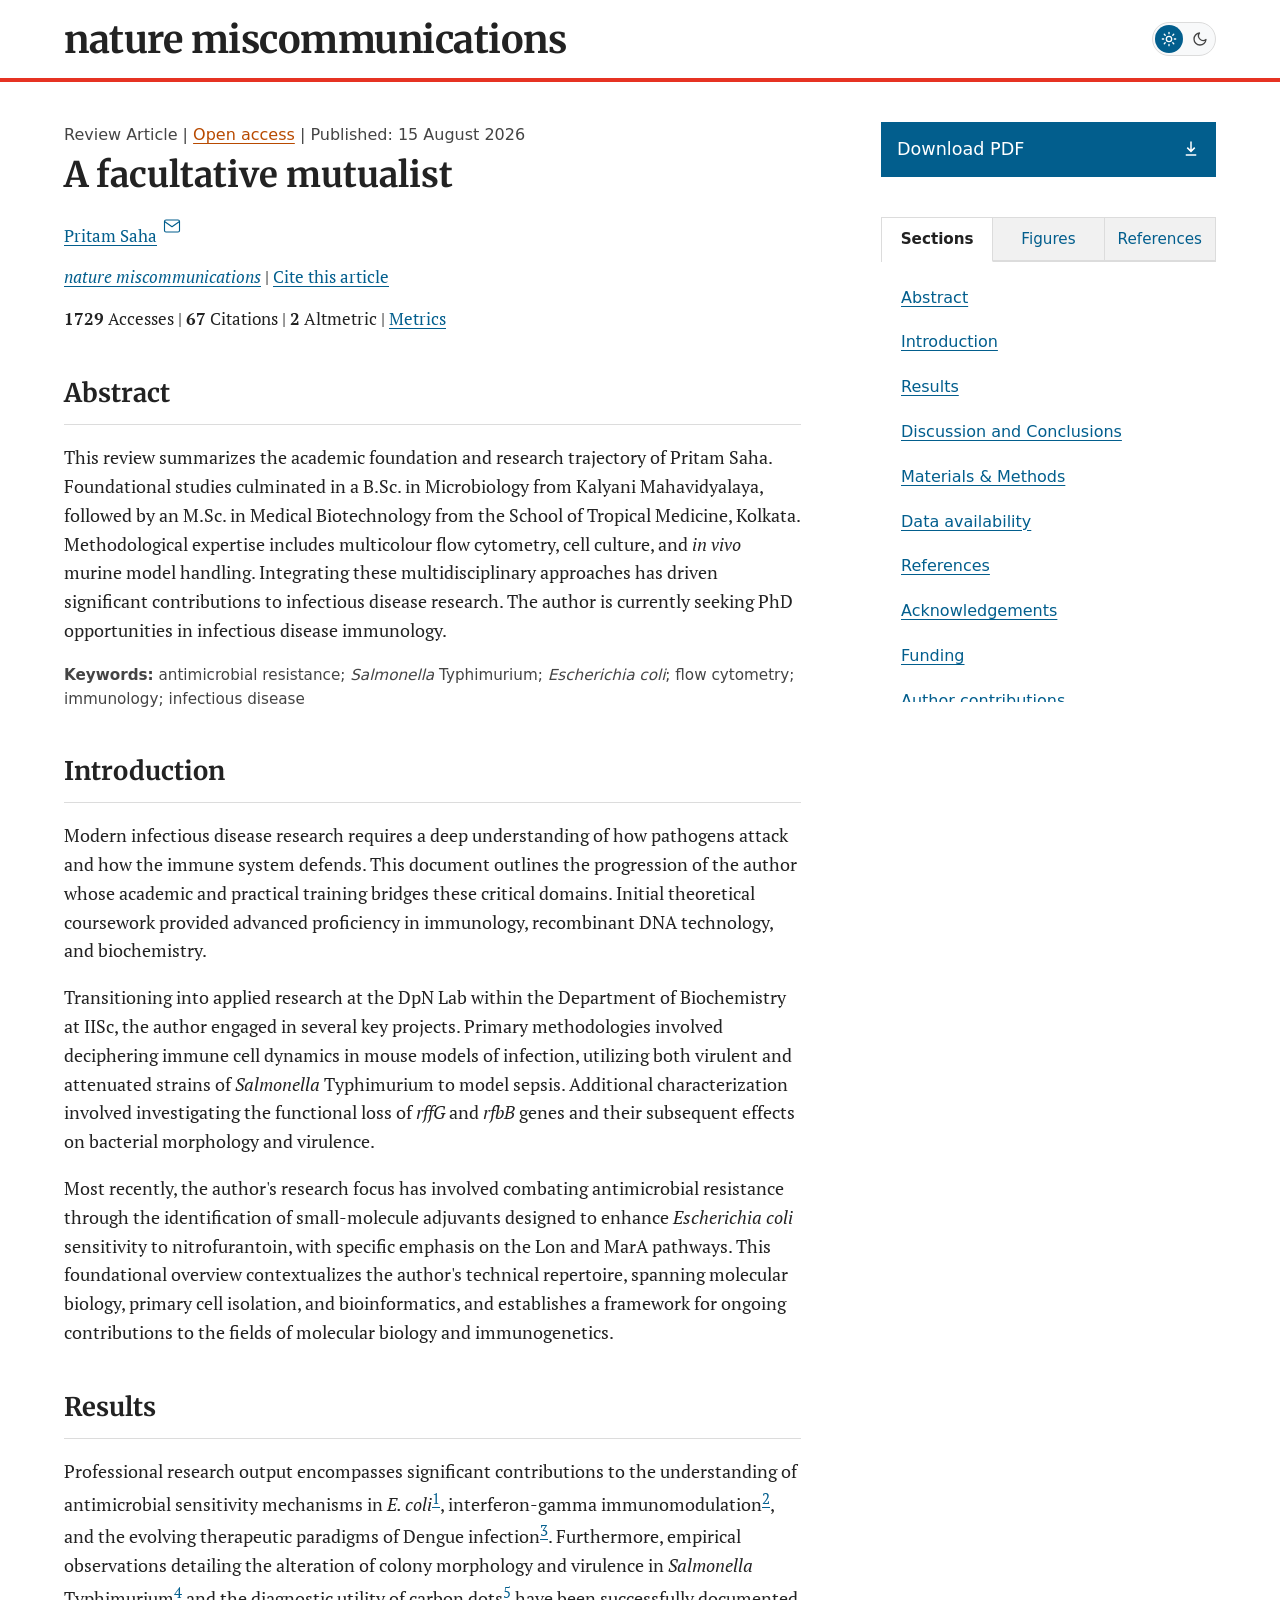
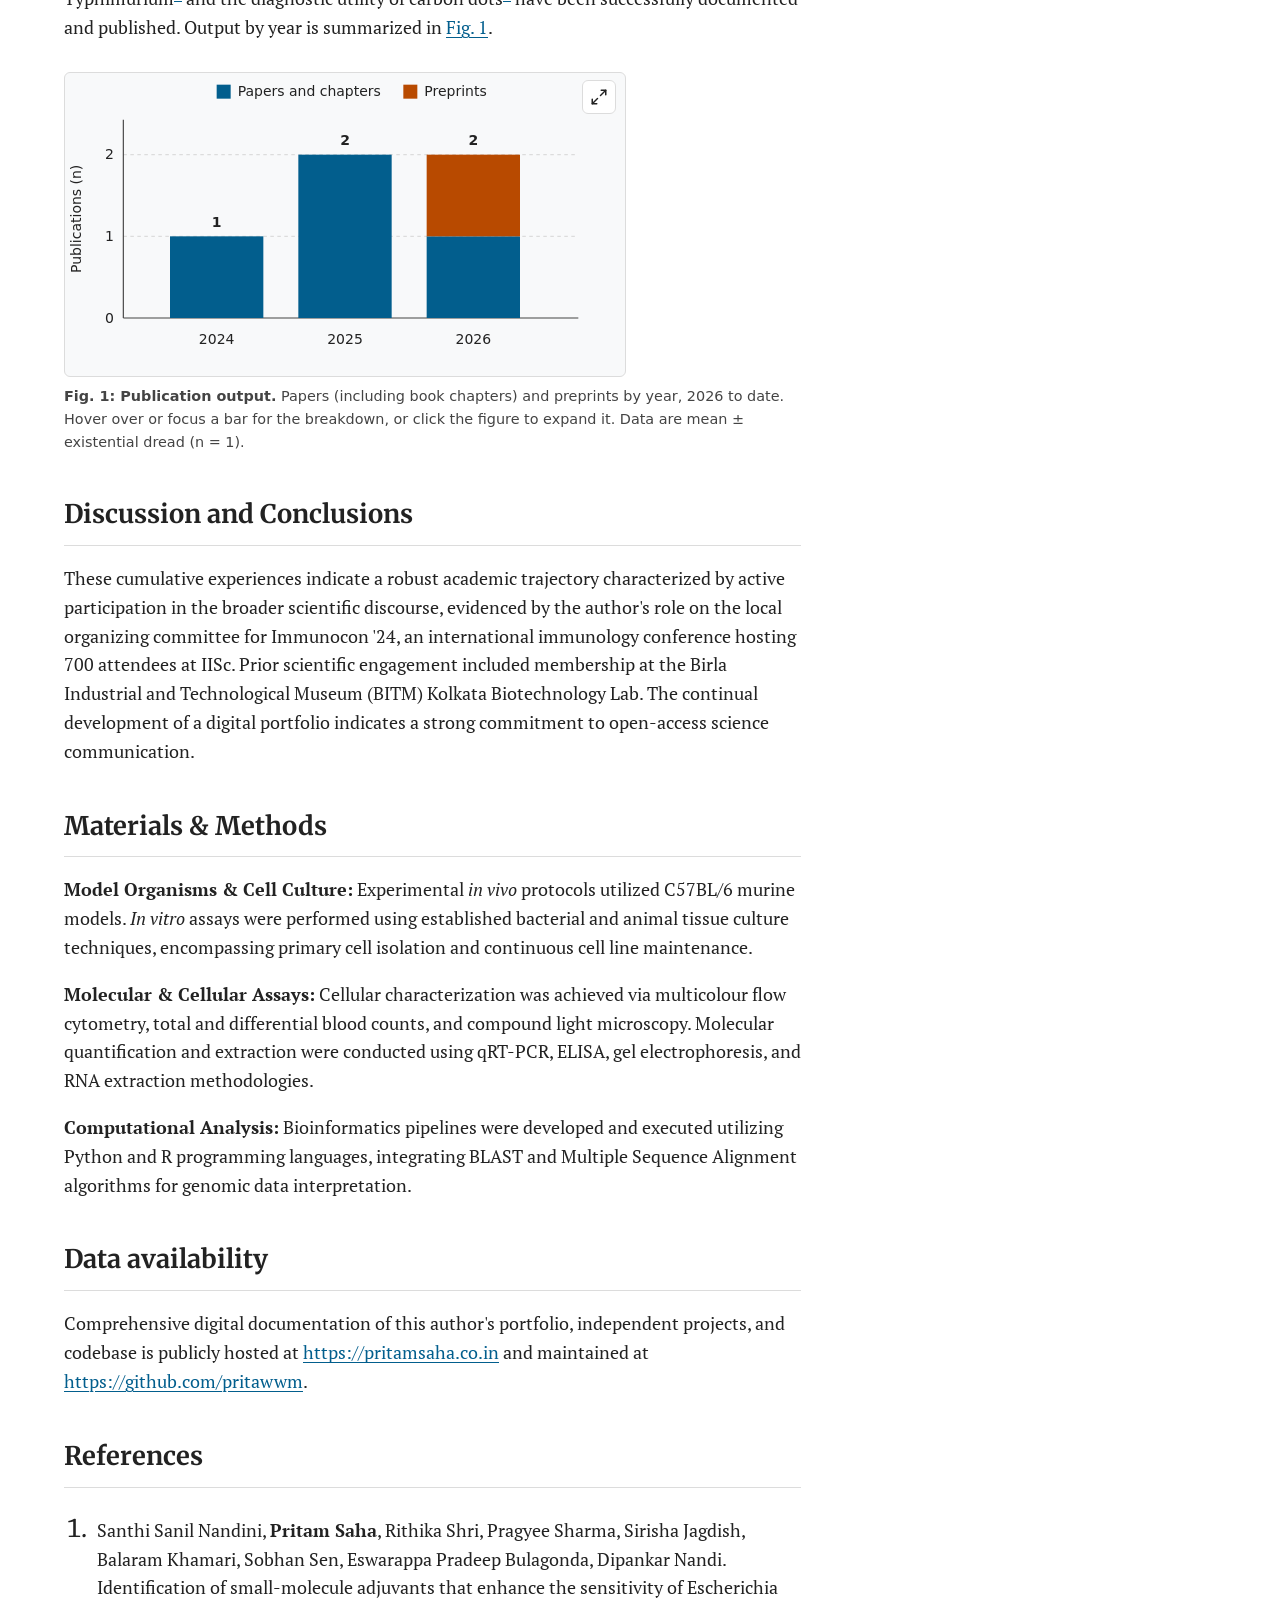
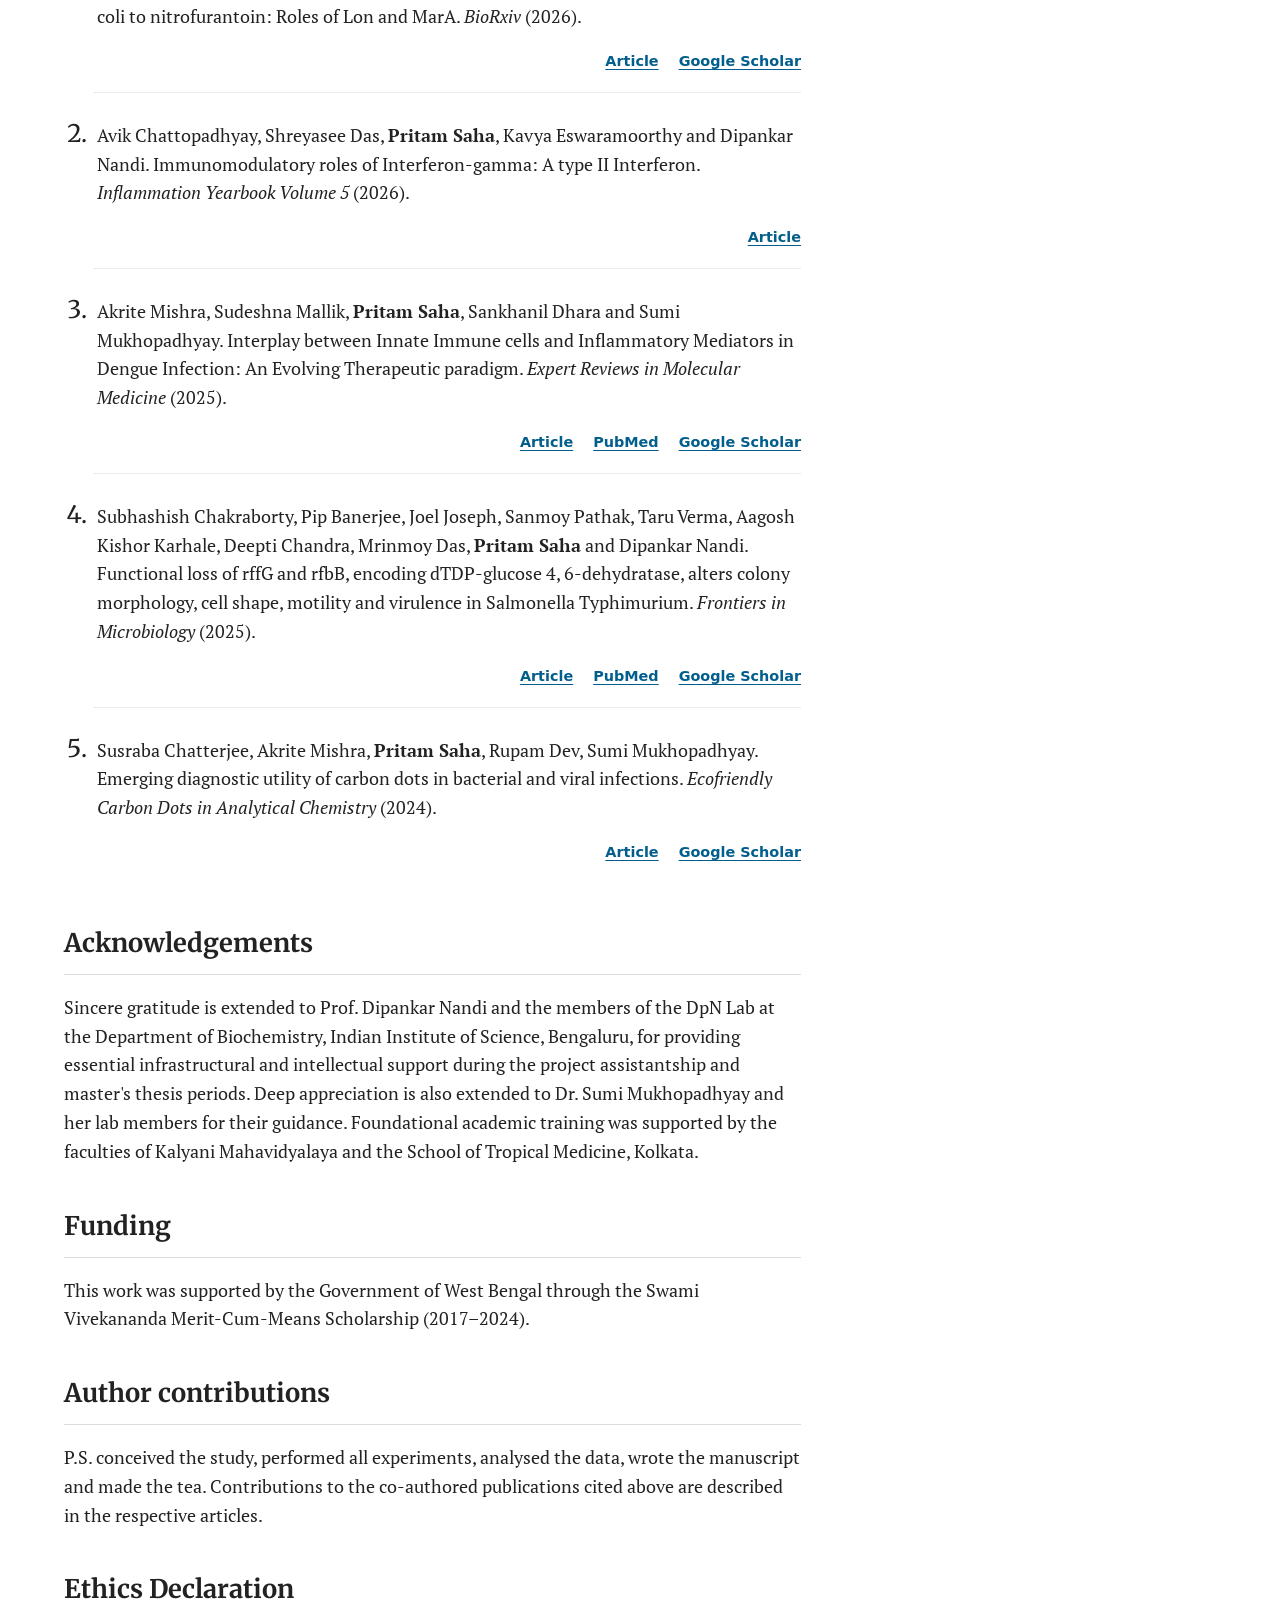
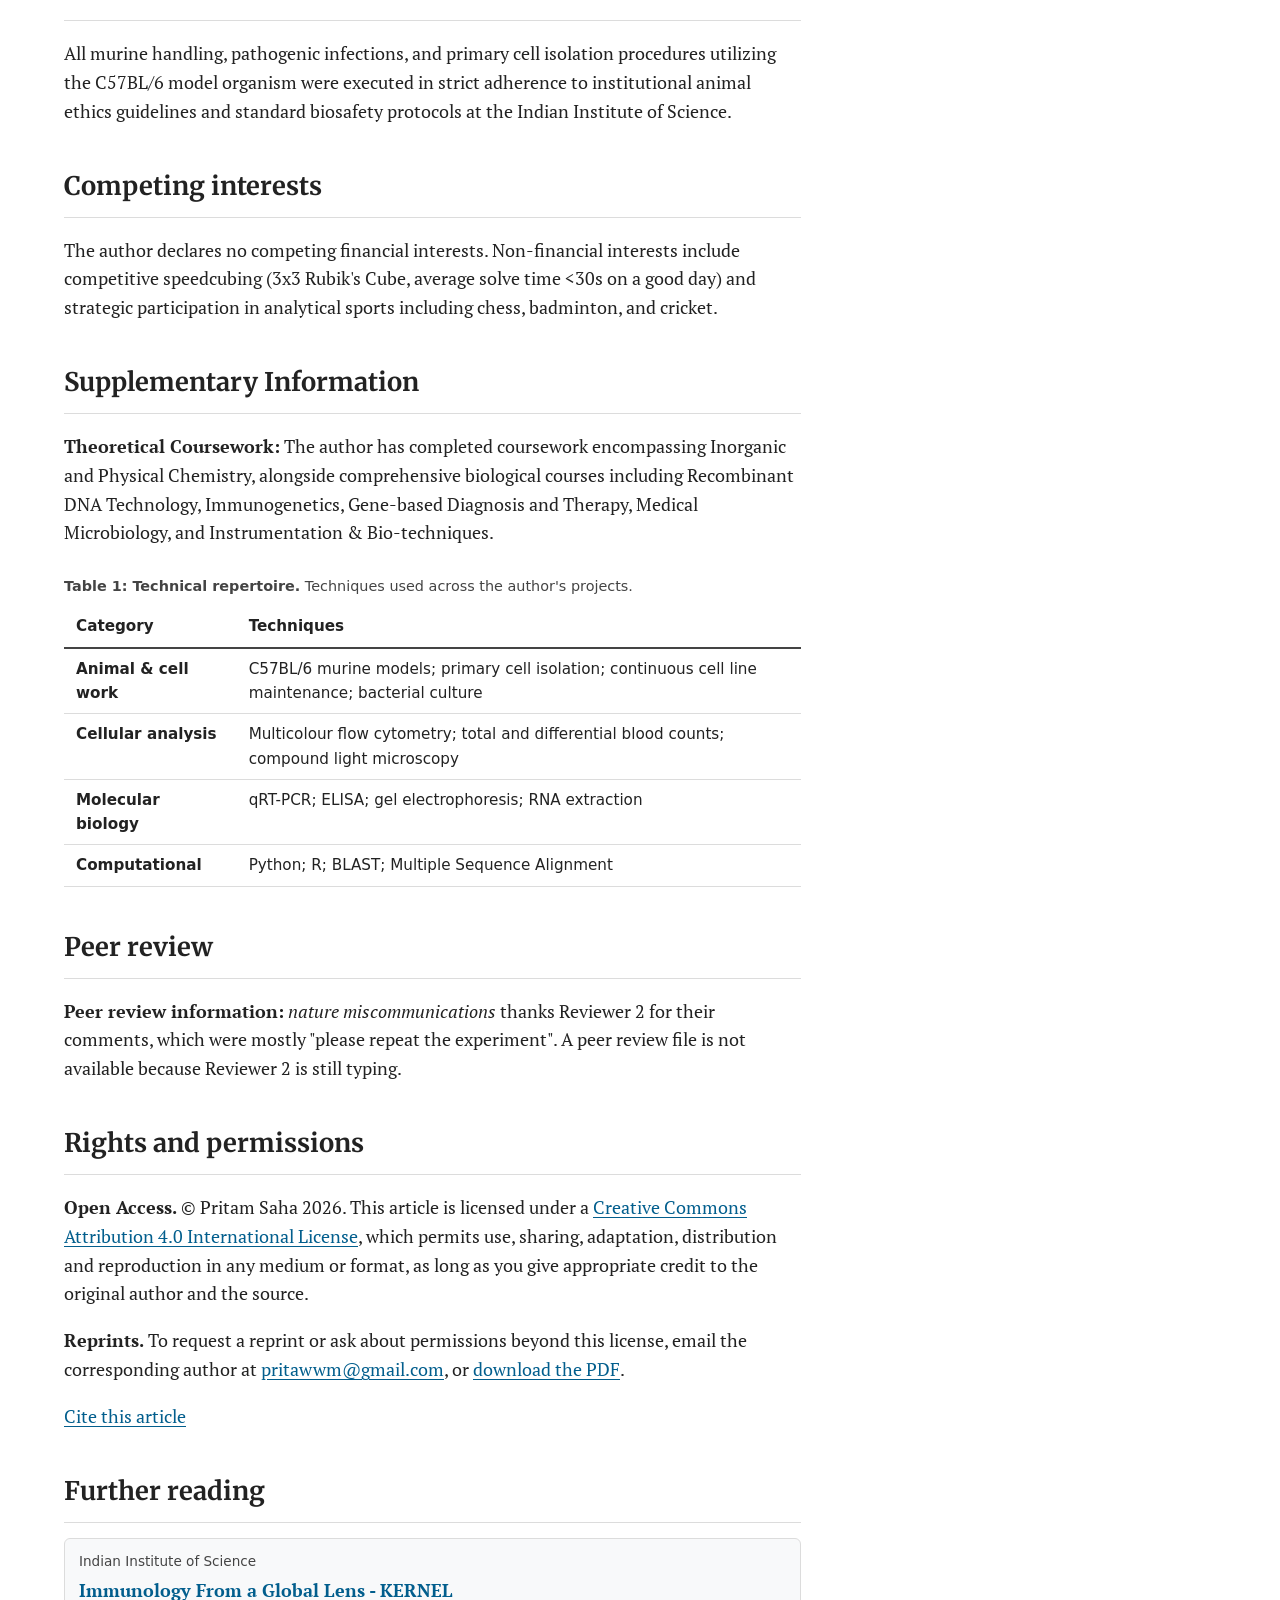
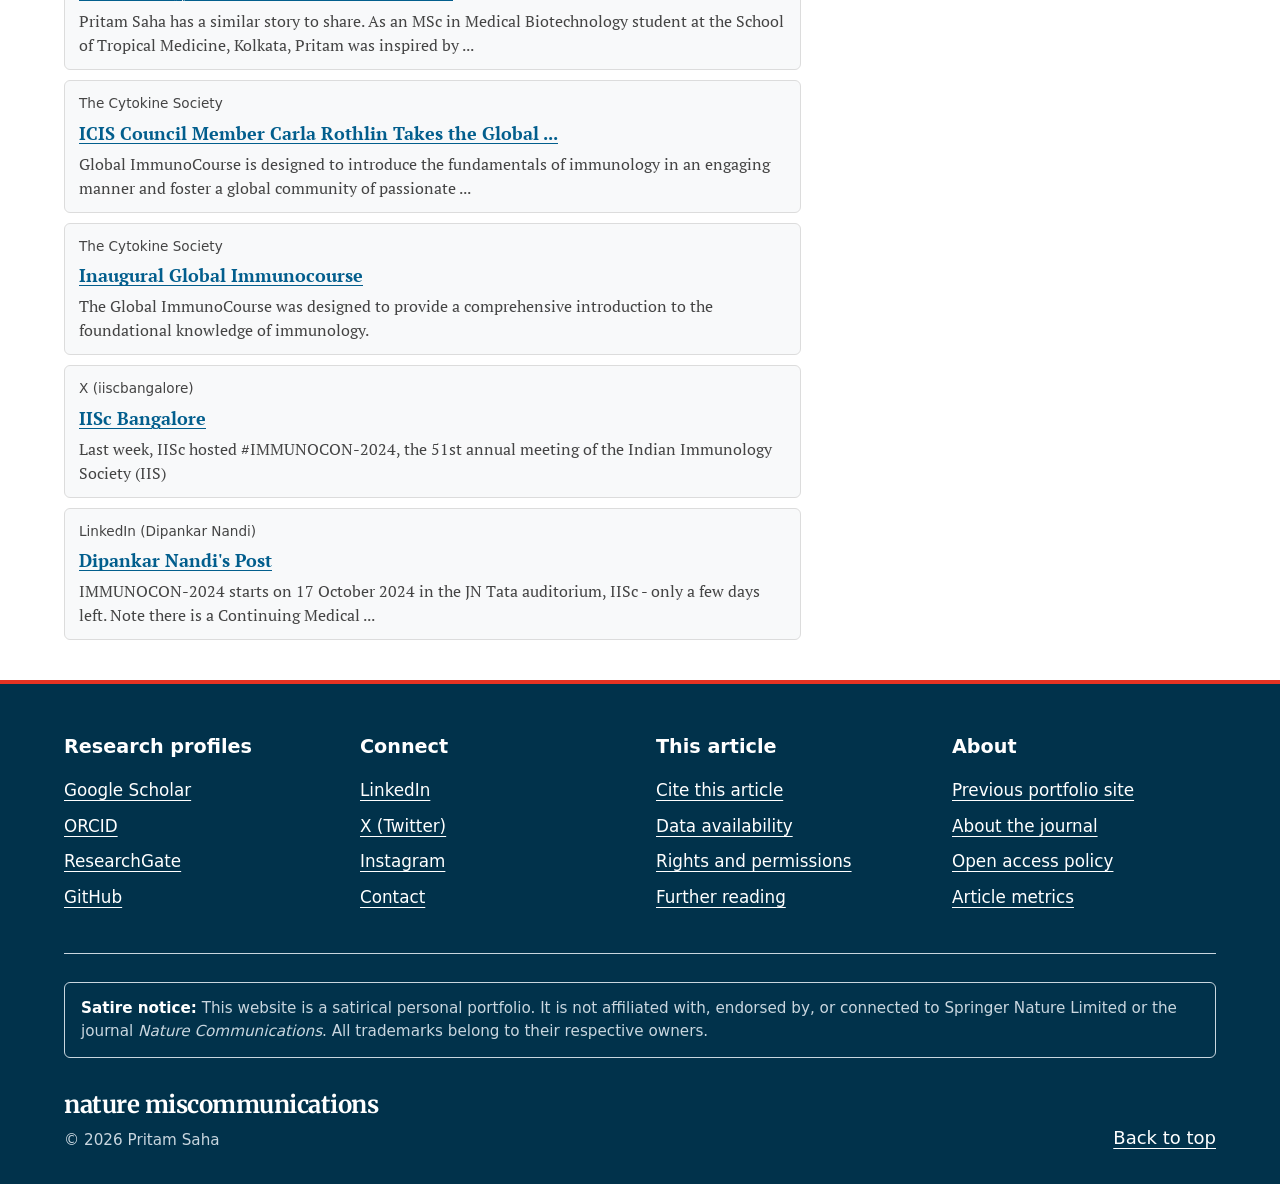
==== index.html @ aa7e843c "Add files via upload" ====
<!doctype html>
<html lang="en">
  <head>
    <meta charset="UTF-8" />
    <meta name="viewport" content="width=device-width, initial-scale=1.0" />
    <title>Resume | Pritam Saha - nature miscommunications</title>
    <meta
      name="description"
      content="Discover Pritam Saha's academic trajectory, research methodologies, and publications in infectious disease immunology."
    />
    <meta name="author" content="Pritam Saha" />
    <meta name="robots" content="index, follow" />
    <meta name="theme-color" content="#ffffff" />
    <link rel="canonical" href="https://pritamsaha.co.in/" />

    <meta property="og:title" content="Pritam Saha - Academic Resume" />
    <meta
      property="og:description"
      content="Discover Pritam Saha's academic trajectory, research methodologies, and publications"
    />
    <meta property="og:type" content="profile" />
    <meta property="profile:first_name" content="Pritam" />
    <meta property="profile:last_name" content="Saha" />
    <meta property="og:url" content="https://pritamsaha.co.in/" />
    <meta property="og:site_name" content="nature miscommunications" />
    <meta
      property="og:image"
      content="https://pritamsaha.co.in/assets/og-resume.png"
    />
    <meta
      property="og:image:alt"
      content="Pritam Saha - Academic Resume, styled as a journal article"
    />

    <meta name="twitter:card" content="summary_large_image" />
    <meta name="twitter:title" content="Pritam Saha - Academic Resume" />
    <meta
      name="twitter:description"
      content="Discover Pritam Saha's academic trajectory, research methodologies, and publications"
    />
    <meta
      name="twitter:image"
      content="https://pritamsaha.co.in/assets/og-resume.png"
    />
    <meta
      name="twitter:image:alt"
      content="Pritam Saha - Academic Resume, styled as a journal article"
    />

    <meta name="citation_title" content="A facultative mutualist" />
    <meta name="citation_author" content="Saha, Pritam" />
    <meta
      name="citation_author_orcid"
      content="https://orcid.org/0009-0005-5139-8965"
    />
    <meta name="citation_publication_date" content="2026/08/15" />
    <meta name="citation_online_date" content="2026/08/15" />
    <meta name="citation_journal_title" content="nature miscommunications" />
    <meta name="citation_language" content="en" />
    <meta
      name="citation_keywords"
      content="antimicrobial resistance; Salmonella Typhimurium; Escherichia coli; flow cytometry; immunology; infectious disease"
    />
    <meta
      name="citation_abstract_html_url"
      content="https://pritamsaha.co.in/"
    />
    <meta
      name="citation_pdf_url"
      content="https://pritamsaha.co.in/assets/download.pdf"
    />
    <meta
      name="citation_reference"
      content="citation_title=Identification of small-molecule adjuvants that enhance the sensitivity of Escherichia coli to nitrofurantoin: Roles of Lon and MarA; citation_journal_title=BioRxiv; citation_publication_date=2026; citation_doi=10.64898/2026.01.18.700157"
    />
    <meta
      name="citation_reference"
      content="citation_title=Immunomodulatory roles of Interferon-gamma: A type II Interferon; citation_journal_title=Inflammation Yearbook Volume 5; citation_publication_date=2026"
    />
    <meta
      name="citation_reference"
      content="citation_title=Interplay between Innate Immune cells and Inflammatory Mediators in Dengue Infection: An Evolving Therapeutic paradigm; citation_journal_title=Expert Reviews in Molecular Medicine; citation_publication_date=2025; citation_doi=10.1017/erm.2025.10021"
    />
    <meta
      name="citation_reference"
      content="citation_title=Functional loss of rffG and rfbB, encoding dTDP-glucose 4, 6-dehydratase, alters colony morphology, cell shape, motility and virulence in Salmonella Typhimurium; citation_journal_title=Frontiers in Microbiology; citation_publication_date=2025; citation_doi=10.3389/fmicb.2025.1572117"
    />
    <meta
      name="citation_reference"
      content="citation_title=Emerging diagnostic utility of carbon dots in bacterial and viral infections; citation_journal_title=Ecofriendly Carbon Dots in Analytical Chemistry; citation_publication_date=2024; citation_doi=10.1016/bs.coac.2024.08.002"
    />

    <link rel="preconnect" href="https://fonts.googleapis.com" />
    <link rel="preconnect" href="https://fonts.gstatic.com" crossorigin />
    <link
      href="https://fonts.googleapis.com/css2?family=Merriweather:wght@300;400;700&family=PT+Serif:ital,wght@0,400;0,700;1,400&display=swap"
      rel="stylesheet"
    />
    <link rel="stylesheet" href="resume.css" />
    <link
      rel="icon"
      type="image/png"
      sizes="32x32"
      href="assets/favicon-32x32.png"
    />
    <link
      rel="icon"
      type="image/png"
      sizes="16x16"
      href="assets/favicon-16x16.png"
    />
    <link
      rel="apple-touch-icon"
      sizes="180x180"
      href="assets/apple-touch-icon.png"
    />
    <link rel="manifest" href="site.webmanifest" />

    <script type="application/ld+json">
      {
        "@context": "https://schema.org",
        "@type": "ProfilePage",
        "name": "Pritam Saha - Academic Resume",
        "url": "https://pritamsaha.co.in/",
        "datePublished": "2026-08-15",
        "inLanguage": "en",
        "mainEntity": {
          "@type": "Person",
          "name": "Pritam Saha",
          "url": "https://pritamsaha.co.in",
          "sameAs": [
            "https://github.com/pritawwm",
            "https://www.researchgate.net/profile/Pritam-Saha-29",
            "https://scholar.google.com/citations?user=B1CHgdEAAAAJ&hl=en",
            "https://orcid.org/0009-0005-5139-8965",
            "https://www.linkedin.com/in/pritam-saha-41b2b21b9",
            "https://x.com/pritawwm",
            "https://www.instagram.com/pritawwm"
          ],
          "alumniOf": [
            {
              "@type": "EducationalOrganization",
              "name": "Kalyani Mahavidyalaya"
            },
            {
              "@type": "EducationalOrganization",
              "name": "School of Tropical Medicine, Kolkata"
            }
          ],
          "knowsAbout": [
            "Immunology",
            "Antimicrobial resistance",
            "Flow cytometry",
            "Infectious disease",
            "Bioinformatics"
          ]
        }
      }
    </script>

    <script src="resume.js" defer></script>
  </head>

  <body class="resume-page" id="top">
    <a class="skip-link" href="#main-content">Skip to main content</a>
    <div
      class="reading-progress"
      id="reading-progress"
      aria-hidden="true"
    ></div>

    <header class="resume-header">
      <div class="header-content">
        <a class="brand" href="https://pritamsaha.co.in"
          >nature miscommunications</a
        >
        <button
          type="button"
          class="theme-toggle"
          id="theme-toggle"
          aria-label="Dark mode"
          aria-pressed="false"
        >
          <svg
            class="ts-icon ts-sun"
            width="16"
            height="16"
            viewBox="0 0 24 24"
            fill="none"
            stroke="currentColor"
            stroke-width="2"
            stroke-linecap="round"
            aria-hidden="true"
            focusable="false"
          >
            <circle cx="12" cy="12" r="4" />
            <path
              d="M12 2v2M12 20v2M4.9 4.9l1.4 1.4M17.7 17.7l1.4 1.4M2 12h2M20 12h2M4.9 19.1l1.4-1.4M17.7 6.3l1.4-1.4"
            />
          </svg>
          <svg
            class="ts-icon ts-moon"
            width="16"
            height="16"
            viewBox="0 0 24 24"
            fill="none"
            stroke="currentColor"
            stroke-width="2"
            stroke-linecap="round"
            stroke-linejoin="round"
            aria-hidden="true"
            focusable="false"
          >
            <path d="M21 12.8A9 9 0 1 1 11.2 3a7 7 0 0 0 9.8 9.8z" />
          </svg>
          <span class="ts-thumb" aria-hidden="true"></span>
        </button>
      </div>
    </header>

    <div class="sticky-article-bar" id="sticky-bar">
      <div class="sticky-bar-content">
        <span class="sticky-title">A facultative mutualist</span>
        <a
          href="assets/download.pdf"
          download="download.pdf"
          class="btn-download-small"
          aria-label="Download PDF of Pritam Saha's academic resume"
        >
          Download PDF
          <svg
            class="icon-download"
            width="16"
            height="16"
            viewBox="0 0 24 24"
            fill="currentColor"
            aria-hidden="true"
            focusable="false"
          >
            <path
              d="M19 19v2H5v-2h14zm-7-2.414L6.293 10.88l1.414-1.414L11 12.758V2h2v10.758l3.293-3.292 1.414 1.414L12 16.586z"
            />
          </svg>
        </a>
      </div>
    </div>

    <div class="mobile-sticky-wrapper">
      <a
        href="assets/download.pdf"
        download="download.pdf"
        class="btn-download btn-download-mobile"
        aria-label="Download PDF of Pritam Saha's academic resume"
      >
        <span>Download PDF</span>
        <svg
          class="icon-download"
          width="18"
          height="18"
          viewBox="0 0 24 24"
          fill="currentColor"
          aria-hidden="true"
          focusable="false"
        >
          <path
            d="M19 19v2H5v-2h14zm-7-2.414L6.293 10.88l1.414-1.414L11 12.758V2h2v10.758l3.293-3.292 1.414 1.414L12 16.586z"
          />
        </svg>
      </a>
    </div>

    <main class="resume-main" id="main-content" tabindex="-1">
      <article class="content-left">
        <div class="article-meta">
          Review Article <span class="sep" aria-hidden="true">|</span>
          <button type="button" class="meta-oa" data-dialog="oaPopup">
            Open access
          </button>
          <span class="meta-date"
            >Published: <time datetime="2026-08-15">15 August 2026</time></span
          >
        </div>

        <h1 class="article-title">A facultative mutualist</h1>

        <div class="authors">
          <a
            href="https://www.researchgate.net/profile/Pritam-Saha-29"
            target="_blank"
            rel="noopener noreferrer"
            >Pritam Saha</a
          >
          <sup class="envelope-sup">
            <a
              class="author-email"
              data-mail-user="pritawwm"
              data-mail-domain="gmail.com"
              aria-label="Email the corresponding author"
            >
              <svg
                width="18"
                height="18"
                viewBox="0 0 24 24"
                fill="none"
                stroke="currentColor"
                stroke-width="1.5"
                stroke-linecap="round"
                stroke-linejoin="round"
                aria-hidden="true"
                focusable="false"
              >
                <path
                  d="M4 4h16c1.1 0 2 .9 2 2v12c0 1.1-.9 2-2 2H4c-1.1 0-2-.9-2-2V6c0-1.1.9-2 2-2z"
                ></path>
                <polyline points="22,6 12,13 2,6"></polyline>
              </svg>
            </a>
          </sup>
        </div>

        <div class="journal-info">
          <button type="button" class="link-button" data-dialog="journalPopup">
            <i>nature miscommunications</i>
          </button>
          <span class="sep" aria-hidden="true">|</span>
          <button type="button" class="link-button" data-dialog="citePopup">
            Cite this article
          </button>
        </div>

        <div class="metrics">
          <strong data-count="1729">1729</strong> Accesses
          <span class="sep" aria-hidden="true">|</span>
          <strong data-count="67">67</strong> Citations
          <span class="sep" aria-hidden="true">|</span>
          <strong data-count="2">2</strong> Altmetric
          <span class="sep" aria-hidden="true">|</span>
          <button type="button" class="link-button" data-dialog="metricsPopup">
            Metrics
          </button>
        </div>

        <section
          id="abstract"
          class="content-section"
          aria-labelledby="h-abstract"
        >
          <h2 id="h-abstract">Abstract</h2>
          <p>
            This review summarizes the academic foundation and research
            trajectory of Pritam Saha. Foundational studies culminated in a
            B.Sc. in Microbiology from Kalyani Mahavidyalaya, followed by an
            M.Sc. in Medical Biotechnology from the School of Tropical Medicine,
            Kolkata. Methodological expertise includes multicolour flow
            cytometry, cell culture, and <i>in vivo</i> murine model handling.
            Integrating these multidisciplinary approaches has driven
            significant contributions to infectious disease research. The author
            is currently seeking PhD opportunities in infectious disease
            immunology.
          </p>
          <p class="keywords">
            <strong>Keywords:</strong> antimicrobial resistance;
            <i>Salmonella</i> Typhimurium; <i>Escherichia coli</i>; flow
            cytometry; immunology; infectious disease
          </p>
        </section>

        <section
          id="introduction"
          class="content-section"
          aria-labelledby="h-intro"
        >
          <h2 id="h-intro">Introduction</h2>
          <p>
            Modern infectious disease research requires a deep understanding of
            how pathogens attack and how the immune system defends. This
            document outlines the progression of the author whose academic and
            practical training bridges these critical domains. Initial
            theoretical coursework provided advanced proficiency in immunology,
            recombinant DNA technology, and biochemistry.
          </p>
          <p>
            Transitioning into applied research at the DpN Lab within the
            Department of Biochemistry at IISc, the author engaged in several
            key projects. Primary methodologies involved deciphering immune cell
            dynamics in mouse models of infection, utilizing both virulent and
            attenuated strains of <i>Salmonella</i>
            Typhimurium to model sepsis. Additional characterization involved
            investigating the functional loss of
            <i>rffG</i> and <i>rfbB</i> genes and their subsequent effects on
            bacterial morphology and virulence.
          </p>
          <p>
            Most recently, the author's research focus has involved combating
            antimicrobial resistance through the identification of
            small-molecule adjuvants designed to enhance
            <i>Escherichia coli</i> sensitivity to nitrofurantoin, with specific
            emphasis on the Lon and MarA pathways. This foundational overview
            contextualizes the author's technical repertoire, spanning molecular
            biology, primary cell isolation, and bioinformatics, and establishes
            a framework for ongoing contributions to the fields of molecular
            biology and immunogenetics.
          </p>
        </section>

        <section
          id="results"
          class="content-section"
          aria-labelledby="h-results"
        >
          <h2 id="h-results">Results</h2>
          <p>
            Professional research output encompasses significant contributions
            to the understanding of antimicrobial sensitivity mechanisms in
            <i>E. coli</i
            ><sup
              ><a href="#ref-1" class="citation-link" aria-label="Reference 1"
                >1</a
              ></sup
            >, interferon-gamma immunomodulation<sup
              ><a href="#ref-2" class="citation-link" aria-label="Reference 2"
                >2</a
              ></sup
            >, and the evolving therapeutic paradigms of Dengue infection<sup
              ><a href="#ref-3" class="citation-link" aria-label="Reference 3"
                >3</a
              ></sup
            >. Furthermore, empirical observations detailing the alteration of
            colony morphology and virulence in <i>Salmonella</i> Typhimurium<sup
              ><a href="#ref-4" class="citation-link" aria-label="Reference 4"
                >4</a
              ></sup
            >
            and the diagnostic utility of carbon dots<sup
              ><a href="#ref-5" class="citation-link" aria-label="Reference 5"
                >5</a
              ></sup
            >
            have been successfully documented and published. Output by year is
            summarized in
            <a href="#fig-1" class="citation-link">Fig. 1</a>.
          </p>

          <figure id="fig-1">
            <div class="fig-frame">
              <button
                type="button"
                class="fig-expand"
                aria-haspopup="dialog"
                aria-label="Expand Fig. 1 in a full-size viewer"
              >
                <svg
                  width="18"
                  height="18"
                  viewBox="0 0 24 24"
                  fill="none"
                  stroke="currentColor"
                  stroke-width="2"
                  stroke-linecap="round"
                  stroke-linejoin="round"
                  aria-hidden="true"
                  focusable="false"
                >
                  <polyline points="15 3 21 3 21 9" />
                  <polyline points="9 21 3 21 3 15" />
                  <line x1="21" y1="3" x2="14" y2="10" />
                  <line x1="3" y1="21" x2="10" y2="14" />
                </svg>
              </button>
              <svg
                class="fig-svg"
                viewBox="0 0 480 260"
                role="group"
                aria-label="Stacked bar chart of publications per year: one in 2024, two in 2025, two in 2026"
              >
                <line class="fig-grid" x1="50" y1="140" x2="440" y2="140" />
                <line class="fig-grid" x1="50" y1="70" x2="440" y2="70" />
                <line class="fig-axis" x1="50" y1="210" x2="440" y2="210" />
                <line class="fig-axis" x1="50" y1="40" x2="50" y2="210" />
                <text class="fig-text" x="42" y="214" text-anchor="end">0</text>
                <text class="fig-text" x="42" y="144" text-anchor="end">1</text>
                <text class="fig-text" x="42" y="74" text-anchor="end">2</text>

                <rect class="fig-bar" x="130" y="10" width="12" height="12" />
                <text class="fig-text" x="148" y="20">Papers and chapters</text>
                <rect
                  class="fig-bar-preprint"
                  x="290"
                  y="10"
                  width="12"
                  height="12"
                />
                <text class="fig-text" x="308" y="20">Preprints</text>

                <g
                  class="fig-bar-group"
                  tabindex="0"
                  role="img"
                  aria-label="2024: 1 paper (a book chapter), 0 preprints. Caffeine: about 240 cups of ginger tea."
                  data-year="2024"
                  data-papers="1"
                  data-preprints="0"
                  data-caffeine="≈240 cups of ginger tea"
                >
                  <rect class="fig-bar" x="90" y="140" width="80" height="70" />
                  <text
                    class="fig-text fig-total"
                    x="130"
                    y="132"
                    text-anchor="middle"
                  >
                    1
                  </text>
                </g>
                <g
                  class="fig-bar-group"
                  tabindex="0"
                  role="img"
                  aria-label="2025: 2 papers, 0 preprints. Caffeine: about 410 cups of ginger tea."
                  data-year="2025"
                  data-papers="2"
                  data-preprints="0"
                  data-caffeine="≈410 cups of ginger tea"
                >
                  <rect
                    class="fig-bar"
                    x="200"
                    y="70"
                    width="80"
                    height="140"
                  />
                  <text
                    class="fig-text fig-total"
                    x="240"
                    y="62"
                    text-anchor="middle"
                  >
                    2
                  </text>
                </g>
                <g
                  class="fig-bar-group"
                  tabindex="0"
                  role="img"
                  aria-label="2026 to date: 1 paper (a book chapter), 1 preprint. Caffeine: about 365 cups, still counting."
                  data-year="2026 (to date)"
                  data-papers="1"
                  data-preprints="1"
                  data-caffeine="≈365 cups (still counting)"
                >
                  <rect
                    class="fig-bar"
                    x="310"
                    y="140"
                    width="80"
                    height="70"
                  />
                  <rect
                    class="fig-bar-preprint"
                    x="310"
                    y="70"
                    width="80"
                    height="70"
                  />
                  <text
                    class="fig-text fig-total"
                    x="350"
                    y="62"
                    text-anchor="middle"
                  >
                    2
                  </text>
                </g>

                <text class="fig-text" x="130" y="232" text-anchor="middle">
                  2024
                </text>
                <text class="fig-text" x="240" y="232" text-anchor="middle">
                  2025
                </text>
                <text class="fig-text" x="350" y="232" text-anchor="middle">
                  2026
                </text>
                <text
                  class="fig-text"
                  x="14"
                  y="125"
                  text-anchor="middle"
                  transform="rotate(-90 14 125)"
                >
                  Publications (n)
                </text>
              </svg>
            </div>
            <figcaption>
              <strong>Fig. 1: Publication output.</strong> Papers (including
              book chapters) and preprints by year, 2026 to date. Hover over or
              focus a bar for the breakdown, or click the figure to expand it.
              Data are mean ± existential dread (n = 1).
            </figcaption>
          </figure>
        </section>

        <section
          id="discussion"
          class="content-section"
          aria-labelledby="h-discussion"
        >
          <h2 id="h-discussion">Discussion and Conclusions</h2>
          <p>
            These cumulative experiences indicate a robust academic trajectory
            characterized by active participation in the broader scientific
            discourse, evidenced by the author's role on the local organizing
            committee for Immunocon '24, an international immunology conference
            hosting 700 attendees at IISc. Prior scientific engagement included
            membership at the Birla Industrial and Technological Museum (BITM)
            Kolkata Biotechnology Lab. The continual development of a digital
            portfolio indicates a strong commitment to open-access science
            communication.
          </p>
        </section>

        <section
          id="methods"
          class="content-section"
          aria-labelledby="h-methods"
        >
          <h2 id="h-methods">Materials &amp; Methods</h2>
          <p>
            <b>Model Organisms &amp; Cell Culture:</b> Experimental
            <i>in vivo</i> protocols utilized C57BL/6 murine models.
            <i>In vitro</i> assays were performed using established bacterial
            and animal tissue culture techniques, encompassing primary cell
            isolation and continuous cell line maintenance.
          </p>
          <p>
            <b>Molecular &amp; Cellular Assays:</b> Cellular characterization
            was achieved via multicolour flow cytometry, total and differential
            blood counts, and compound light microscopy. Molecular
            quantification and extraction were conducted using qRT-PCR, ELISA,
            gel electrophoresis, and RNA extraction methodologies.
          </p>
          <p>
            <b>Computational Analysis:</b> Bioinformatics pipelines were
            developed and executed utilizing Python and R programming languages,
            integrating BLAST and Multiple Sequence Alignment algorithms for
            genomic data interpretation.
          </p>
        </section>

        <section id="data" class="content-section" aria-labelledby="h-data">
          <h2 id="h-data">Data availability</h2>
          <p>
            Comprehensive digital documentation of this author's portfolio,
            independent projects, and codebase is publicly hosted at
            <a
              href="https://pritamsaha.co.in"
              target="_blank"
              rel="noopener noreferrer"
              >https://pritamsaha.co.in</a
            >
            and maintained at
            <a
              href="https://github.com/pritawwm"
              target="_blank"
              rel="noopener noreferrer"
              >https://github.com/pritawwm</a
            >.
          </p>
        </section>

        <section
          id="references"
          class="content-section"
          aria-labelledby="h-references"
        >
          <h2 id="h-references">References</h2>
          <ol class="reference-list">
            <li id="ref-1">
              <span class="ref-authors"
                >Santhi Sanil Nandini, <b>Pritam Saha</b>, Rithika Shri, Pragyee
                Sharma, Sirisha Jagdish, Balaram Khamari, Sobhan Sen, Eswarappa
                Pradeep Bulagonda, Dipankar Nandi</span
              >.
              <span class="ref-title"
                >Identification of small-molecule adjuvants that enhance the
                sensitivity of Escherichia coli to nitrofurantoin: Roles of Lon
                and MarA</span
              >. <i class="ref-venue">BioRxiv</i> (<span class="ref-year"
                >2026</span
              >).
              <div class="ref-links">
                <a
                  href="https://doi.org/10.64898/2026.01.18.700157"
                  target="_blank"
                  rel="noopener noreferrer"
                  >Article</a
                >
                <a
                  href="https://scholar.google.com/scholar?q=Identification%20of%20small-molecule%20adjuvants%20that%20enhance%20the%20sensitivity%20of%20Escherichia%20coli%20to%20nitrofurantoin%3A%20Roles%20of%20Lon%20and%20MarA"
                  target="_blank"
                  rel="noopener noreferrer"
                  >Google Scholar</a
                >
              </div>
            </li>
            <li id="ref-2">
              <span class="ref-authors"
                >Avik Chattopadhyay, Shreyasee Das, <b>Pritam Saha</b>, Kavya
                Eswaramoorthy and Dipankar Nandi</span
              >.
              <span class="ref-title"
                >Immunomodulatory roles of Interferon-gamma: A type II
                Interferon</span
              >. <i class="ref-venue">Inflammation Yearbook Volume 5</i> (<span
                class="ref-year"
                >2026</span
              >).
              <div class="ref-links">
                <a
                  href="https://chanrebookshop.com/book/inflammation-volume-5-1f9abf"
                  target="_blank"
                  rel="noopener noreferrer"
                  >Article</a
                >
              </div>
            </li>
            <li id="ref-3">
              <span class="ref-authors"
                >Akrite Mishra, Sudeshna Mallik, <b>Pritam Saha</b>, Sankhanil
                Dhara and Sumi Mukhopadhyay</span
              >.
              <span class="ref-title"
                >Interplay between Innate Immune cells and Inflammatory
                Mediators in Dengue Infection: An Evolving Therapeutic
                paradigm</span
              >.
              <i class="ref-venue">Expert Reviews in Molecular Medicine</i>
              (<span class="ref-year">2025</span>).
              <div class="ref-links">
                <a
                  href="https://doi.org/10.1017/erm.2025.10021"
                  target="_blank"
                  rel="noopener noreferrer"
                  >Article</a
                >
                <a
                  href="https://pubmed.ncbi.nlm.nih.gov/?term=10.1017%2Ferm.2025.10021"
                  target="_blank"
                  rel="noopener noreferrer"
                  >PubMed</a
                >
                <a
                  href="https://scholar.google.com/scholar?q=Interplay%20between%20Innate%20Immune%20cells%20and%20Inflammatory%20Mediators%20in%20Dengue%20Infection%3A%20An%20Evolving%20Therapeutic%20paradigm"
                  target="_blank"
                  rel="noopener noreferrer"
                  >Google Scholar</a
                >
              </div>
            </li>
            <li id="ref-4">
              <span class="ref-authors"
                >Subhashish Chakraborty, Pip Banerjee, Joel Joseph, Sanmoy
                Pathak, Taru Verma, Aagosh Kishor Karhale, Deepti Chandra,
                Mrinmoy Das, <b>Pritam Saha</b> and Dipankar Nandi</span
              >.
              <span class="ref-title"
                >Functional loss of rffG and rfbB, encoding dTDP-glucose 4,
                6-dehydratase, alters colony morphology, cell shape, motility
                and virulence in Salmonella Typhimurium</span
              >. <i class="ref-venue">Frontiers in Microbiology</i> (<span
                class="ref-year"
                >2025</span
              >).
              <div class="ref-links">
                <a
                  href="https://doi.org/10.3389/fmicb.2025.1572117"
                  target="_blank"
                  rel="noopener noreferrer"
                  >Article</a
                >
                <a
                  href="https://pubmed.ncbi.nlm.nih.gov/?term=10.3389%2Ffmicb.2025.1572117"
                  target="_blank"
                  rel="noopener noreferrer"
                  >PubMed</a
                >
                <a
                  href="https://scholar.google.com/scholar?q=Functional%20loss%20of%20rffG%20and%20rfbB%2C%20encoding%20dTDP-glucose%204%2C%206-dehydratase%2C%20alters%20colony%20morphology%2C%20cell%20shape%2C%20motility%20and%20virulence%20in%20Salmonella%20Typhimurium"
                  target="_blank"
                  rel="noopener noreferrer"
                  >Google Scholar</a
                >
              </div>
            </li>
            <li id="ref-5">
              <span class="ref-authors"
                >Susraba Chatterjee, Akrite Mishra, <b>Pritam Saha</b>, Rupam
                Dev, Sumi Mukhopadhyay</span
              >.
              <span class="ref-title"
                >Emerging diagnostic utility of carbon dots in bacterial and
                viral infections</span
              >.
              <i class="ref-venue"
                >Ecofriendly Carbon Dots in Analytical Chemistry</i
              >
              (<span class="ref-year">2024</span>).
              <div class="ref-links">
                <a
                  href="https://doi.org/10.1016/bs.coac.2024.08.002"
                  target="_blank"
                  rel="noopener noreferrer"
                  >Article</a
                >
                <a
                  href="https://scholar.google.com/scholar?q=Emerging%20diagnostic%20utility%20of%20carbon%20dots%20in%20bacterial%20and%20viral%20infections"
                  target="_blank"
                  rel="noopener noreferrer"
                  >Google Scholar</a
                >
              </div>
            </li>
          </ol>
        </section>

        <section
          id="acknowledgements"
          class="content-section"
          aria-labelledby="h-ack"
        >
          <h2 id="h-ack">Acknowledgements</h2>
          <p>
            Sincere gratitude is extended to Prof. Dipankar Nandi and the
            members of the DpN Lab at the Department of Biochemistry, Indian
            Institute of Science, Bengaluru, for providing essential
            infrastructural and intellectual support during the project
            assistantship and master's thesis periods. Deep appreciation is also
            extended to Dr. Sumi Mukhopadhyay and her lab members for their
            guidance. Foundational academic training was supported by the
            faculties of Kalyani Mahavidyalaya and the School of Tropical
            Medicine, Kolkata.
          </p>
        </section>

        <section
          id="funding"
          class="content-section"
          aria-labelledby="h-funding"
        >
          <h2 id="h-funding">Funding</h2>
          <p>
            This work was supported by the Government of West Bengal through the
            Swami Vivekananda Merit-Cum-Means Scholarship (2017&ndash;2024).
          </p>
        </section>

        <section
          id="contributions"
          class="content-section"
          aria-labelledby="h-contrib"
        >
          <h2 id="h-contrib">Author contributions</h2>
          <p>
            P.S. conceived the study, performed all experiments, analysed the
            data, wrote the manuscript and made the tea. Contributions to the
            co-authored publications cited above are described in the respective
            articles.
          </p>
        </section>

        <section id="ethics" class="content-section" aria-labelledby="h-ethics">
          <h2 id="h-ethics">Ethics Declaration</h2>
          <p>
            All murine handling, pathogenic infections, and primary cell
            isolation procedures utilizing the C57BL/6 model organism were
            executed in strict adherence to institutional animal ethics
            guidelines and standard biosafety protocols at the Indian Institute
            of Science.
          </p>
        </section>

        <section
          id="competing"
          class="content-section"
          aria-labelledby="h-competing"
        >
          <h2 id="h-competing">Competing interests</h2>
          <p>
            The author declares no competing financial interests. Non-financial
            interests include competitive speedcubing (3x3 Rubik's Cube, average
            solve time &lt;30s on a good day) and strategic participation in
            analytical sports including chess, badminton, and cricket.
          </p>
        </section>

        <section
          id="supplementary"
          class="content-section"
          aria-labelledby="h-supp"
        >
          <h2 id="h-supp">Supplementary Information</h2>
          <p>
            <b>Theoretical Coursework:</b> The author has completed coursework
            encompassing Inorganic and Physical Chemistry, alongside
            comprehensive biological courses including Recombinant DNA
            Technology, Immunogenetics, Gene-based Diagnosis and Therapy,
            Medical Microbiology, and Instrumentation &amp; Bio-techniques.
          </p>
          <div class="table-wrap" id="table-1">
            <table>
              <caption>
                <strong>Table 1: Technical repertoire.</strong>
                Techniques used across the author's projects.
              </caption>
              <thead>
                <tr>
                  <th scope="col">Category</th>
                  <th scope="col">Techniques</th>
                </tr>
              </thead>
              <tbody>
                <tr>
                  <th scope="row">Animal &amp; cell work</th>
                  <td>
                    C57BL/6 murine models; primary cell isolation; continuous
                    cell line maintenance; bacterial culture
                  </td>
                </tr>
                <tr>
                  <th scope="row">Cellular analysis</th>
                  <td>
                    Multicolour flow cytometry; total and differential blood
                    counts; compound light microscopy
                  </td>
                </tr>
                <tr>
                  <th scope="row">Molecular biology</th>
                  <td>qRT-PCR; ELISA; gel electrophoresis; RNA extraction</td>
                </tr>
                <tr>
                  <th scope="row">Computational</th>
                  <td>Python; R; BLAST; Multiple Sequence Alignment</td>
                </tr>
              </tbody>
            </table>
          </div>
        </section>

        <section
          id="peer-review"
          class="content-section"
          aria-labelledby="h-peer"
        >
          <h2 id="h-peer">Peer review</h2>
          <p>
            <b>Peer review information:</b>
            <i>nature miscommunications</i> thanks Reviewer 2 for their
            comments, which were mostly "please repeat the experiment". A peer
            review file is not available because Reviewer 2 is still typing.
          </p>
        </section>

        <section id="rights" class="content-section" aria-labelledby="h-rights">
          <h2 id="h-rights">Rights and permissions</h2>
          <p>
            <b>Open Access.</b> &copy; Pritam Saha 2026. This article is
            licensed under a
            <a
              href="https://creativecommons.org/licenses/by/4.0/"
              target="_blank"
              rel="noopener noreferrer"
              >Creative Commons Attribution 4.0 International License</a
            >, which permits use, sharing, adaptation, distribution and
            reproduction in any medium or format, as long as you give
            appropriate credit to the original author and the source.
          </p>
          <p>
            <b>Reprints.</b> To request a reprint or ask about permissions
            beyond this license, email the corresponding author at
            <a
              data-mail-user="pritawwm"
              data-mail-domain="gmail.com"
              data-mail-text="true"
              >(enable JavaScript to view address)</a
            >, or
            <a href="assets/download.pdf" download="download.pdf"
              >download the PDF</a
            >.
          </p>
          <p>
            <button type="button" class="link-button" data-dialog="citePopup">
              Cite this article
            </button>
          </p>
        </section>

        <section
          id="further-reading"
          class="content-section"
          aria-labelledby="h-further"
        >
          <h2 id="h-further">Further reading</h2>
          <ul class="related-list">
            <li>
              <span class="related-source">Indian Institute of Science</span>
              <a
                class="related-title"
                href="https://kernel.iisc.ac.in/immunology-from-a-global-lens/#:~:text=Pritam%20Saha%20has%20a%20similar%20story%20to%20share."
                target="_blank"
                rel="noopener noreferrer"
                >Immunology From a Global Lens - KERNEL</a
              >
              <p class="related-snippet">
                Pritam Saha has a similar story to share. As an MSc in Medical
                Biotechnology student at the School of Tropical Medicine,
                Kolkata, Pritam was inspired by ...
              </p>
            </li>
            <li>
              <span class="related-source">The Cytokine Society</span>
              <a
                class="related-title"
                href="https://signals.cytokinesociety.org/2024/01/27/global-immunocourse/"
                target="_blank"
                rel="noopener noreferrer"
                >ICIS Council Member Carla Rothlin Takes the Global ...</a
              >
              <p class="related-snippet">
                Global ImmunoCourse is designed to introduce the fundamentals of
                immunology in an engaging manner and foster a global community
                of passionate ...
              </p>
            </li>
            <li>
              <span class="related-source">The Cytokine Society</span>
              <a
                class="related-title"
                href="https://signals.cytokinesociety.org/wp-content/uploads/sites/6/2024/02/Book-Inaugural-Global-Immunocourse.pdf#page=15"
                target="_blank"
                rel="noopener noreferrer"
                >Inaugural Global Immunocourse</a
              >
              <p class="related-snippet">
                The Global ImmunoCourse was designed to provide a comprehensive
                introduction to the foundational knowledge of immunology.
              </p>
            </li>
            <li>
              <span class="related-source">X (iiscbangalore)</span>
              <a
                class="related-title"
                href="https://x.com/iiscbangalore/status/1848601687889760286"
                target="_blank"
                rel="noopener noreferrer"
                >IISc Bangalore</a
              >
              <p class="related-snippet">
                Last week, IISc hosted #IMMUNOCON-2024, the 51st annual meeting
                of the Indian Immunology Society (IIS)
              </p>
            </li>
            <li>
              <span class="related-source">LinkedIn (Dipankar Nandi)</span>
              <a
                class="related-title"
                href="https://www.linkedin.com/posts/dipankar-nandi-060b422a3_immunocon-2024-starts-on-17-october-2024-activity-7250051701527699456-piuc"
                target="_blank"
                rel="noopener noreferrer"
                >Dipankar Nandi's Post</a
              >
              <p class="related-snippet">
                IMMUNOCON-2024 starts on 17 October 2024 in the JN Tata
                auditorium, IISc - only a few days left. Note there is a
                Continuing Medical ...
              </p>
            </li>
          </ul>
        </section>

        <div id="page-end" aria-hidden="true"></div>
      </article>

      <aside class="sidebar-right" aria-label="Article navigation">
        <a
          href="assets/download.pdf"
          download="download.pdf"
          class="btn-download btn-download-desktop"
          aria-label="Download PDF of Pritam Saha's academic resume"
        >
          <span>Download PDF</span>
          <svg
            class="icon-download"
            width="18"
            height="18"
            viewBox="0 0 24 24"
            fill="currentColor"
            aria-hidden="true"
            focusable="false"
          >
            <path
              d="M19 19v2H5v-2h14zm-7-2.414L6.293 10.88l1.414-1.414L11 12.758V2h2v10.758l3.293-3.292 1.414 1.414L12 16.586z"
            />
          </svg>
        </a>

        <div>
          <div class="tabs-header" role="tablist" aria-label="Article sidebar">
            <button
              type="button"
              role="tab"
              id="tab-btn-sections"
              class="tab-btn"
              aria-selected="true"
              aria-controls="panel-sections"
            >
              Sections
            </button>
            <button
              type="button"
              role="tab"
              id="tab-btn-figures"
              class="tab-btn"
              aria-selected="false"
              aria-controls="panel-figures"
              tabindex="-1"
            >
              Figures
            </button>
            <button
              type="button"
              role="tab"
              id="tab-btn-references"
              class="tab-btn"
              aria-selected="false"
              aria-controls="panel-references"
              tabindex="-1"
            >
              References
            </button>
          </div>

          <div class="tabs-content-area">
            <div
              role="tabpanel"
              id="panel-sections"
              class="tab-pane"
              aria-labelledby="tab-btn-sections"
            >
              <nav aria-label="Sections">
                <ul id="sections-list"></ul>
              </nav>
            </div>

            <div
              role="tabpanel"
              id="panel-figures"
              class="tab-pane"
              aria-labelledby="tab-btn-figures"
              hidden
            >
              <ul class="sidebar-figures">
                <li>
                  <p class="sidebar-fig-title">Fig. 1: Publication output.</p>
                  <div
                    class="sidebar-fig-thumb"
                    id="sidebar-fig-thumb"
                    data-fig-open
                  ></div>
                  <div class="sidebar-fig-links">
                    <a href="#fig-1">View in article</a>
                    <button type="button" class="link-button" data-fig-open>
                      Full size image &rsaquo;
                    </button>
                  </div>
                </li>
                <li>
                  <p class="sidebar-fig-title">
                    Table 1: Technical repertoire.
                  </p>
                  <div class="sidebar-fig-links">
                    <a href="#table-1">View in article</a>
                  </div>
                </li>
              </ul>
            </div>

            <div
              role="tabpanel"
              id="panel-references"
              class="tab-pane"
              aria-labelledby="tab-btn-references"
              hidden
            >
              <ol class="sidebar-ref-list" id="sidebar-refs"></ol>
            </div>
          </div>
        </div>
      </aside>
    </main>

    <footer class="site-footer">
      <div class="footer-content">
        <div class="footer-grid">
          <nav aria-labelledby="footer-profiles">
            <h2 id="footer-profiles">Research profiles</h2>
            <ul>
              <li>
                <a
                  href="https://scholar.google.com/citations?user=B1CHgdEAAAAJ&amp;hl=en"
                  target="_blank"
                  rel="me noopener noreferrer"
                  >Google Scholar</a
                >
              </li>
              <li>
                <a
                  href="https://orcid.org/0009-0005-5139-8965"
                  target="_blank"
                  rel="me noopener noreferrer"
                  >ORCID</a
                >
              </li>
              <li>
                <a
                  href="https://www.researchgate.net/profile/Pritam-Saha-29"
                  target="_blank"
                  rel="me noopener noreferrer"
                  >ResearchGate</a
                >
              </li>
              <li>
                <a
                  href="https://github.com/pritawwm"
                  target="_blank"
                  rel="me noopener noreferrer"
                  >GitHub</a
                >
              </li>
            </ul>
          </nav>
          <nav aria-labelledby="footer-connect">
            <h2 id="footer-connect">Connect</h2>
            <ul>
              <li>
                <a
                  href="https://www.linkedin.com/in/pritam-saha-41b2b21b9"
                  target="_blank"
                  rel="me noopener noreferrer"
                  >LinkedIn</a
                >
              </li>
              <li>
                <a
                  href="https://x.com/pritawwm"
                  target="_blank"
                  rel="me noopener noreferrer"
                  >X (Twitter)</a
                >
              </li>
              <li>
                <a
                  href="https://www.instagram.com/pritawwm"
                  target="_blank"
                  rel="me noopener noreferrer"
                  >Instagram</a
                >
              </li>
              <li>
                <a data-mail-user="pritawwm" data-mail-domain="gmail.com"
                  >Contact</a
                >
              </li>
            </ul>
          </nav>
          <nav aria-labelledby="footer-article">
            <h2 id="footer-article">This article</h2>
            <ul>
              <li>
                <button
                  type="button"
                  class="link-button"
                  data-dialog="citePopup"
                >
                  Cite this article
                </button>
              </li>
              <li><a href="#data">Data availability</a></li>
              <li><a href="#rights">Rights and permissions</a></li>
              <li><a href="#further-reading">Further reading</a></li>
            </ul>
          </nav>
          <nav aria-labelledby="footer-about">
            <h2 id="footer-about">About</h2>
            <ul>
              <li>
                <a href="https://pritamsaha.co.in">Previous portfolio site</a>
              </li>
              <li>
                <button
                  type="button"
                  class="link-button"
                  data-dialog="journalPopup"
                >
                  About the journal
                </button>
              </li>
              <li>
                <button type="button" class="link-button" data-dialog="oaPopup">
                  Open access policy
                </button>
              </li>
              <li>
                <button
                  type="button"
                  class="link-button"
                  data-dialog="metricsPopup"
                >
                  Article metrics
                </button>
              </li>
            </ul>
          </nav>
        </div>
        <div class="footer-base">
          <p class="footer-notice">
            <strong>Satire notice:</strong> This website is a satirical personal
            portfolio. It is not affiliated with, endorsed by, or connected to
            Springer Nature Limited or the journal <i>Nature Communications</i>.
            All trademarks belong to their respective owners.
          </p>
          <div class="footer-brand-row">
            <div>
              <p class="footer-wordmark">nature miscommunications</p>
              <p class="footer-copy">&copy; 2026 Pritam Saha</p>
            </div>
            <a class="footer-top" href="#top">Back to top</a>
          </div>
        </div>
      </div>
    </footer>

    <dialog id="oaPopup" class="modern-popup" aria-labelledby="oaTitle">
      <div class="popup-content">
        <h2 class="popup-title" id="oaTitle">Open Access Policy</h2>
        <p>All underlying code for this portfolio are shared freely.</p>
        <div class="popup-actions">
          <button type="button" class="btn-cancel btn-close-popup">
            Close
          </button>
          <a
            href="https://github.com/pritawwm"
            target="_blank"
            rel="noopener noreferrer"
            class="btn-confirm-download"
            >View GitHub Repo</a
          >
        </div>
      </div>
    </dialog>

    <dialog
      id="journalPopup"
      class="modern-popup"
      aria-labelledby="journalTitle"
    >
      <div class="popup-content">
        <h2 class="popup-title" id="journalTitle">About the Journal</h2>
        <p>
          <i>nature miscommunications</i> is a highly specialized, single-author
          journal dedicated entirely to documenting the career progression, and
          laboratory blunders of Pritam Saha.
        </p>
        <div class="popup-actions">
          <button type="button" class="btn-cancel btn-close-popup">
            Close
          </button>
          <a
            class="btn-confirm-download"
            data-mail-user="pritawwm"
            data-mail-domain="gmail.com"
            >Contact the Editor</a
          >
        </div>
      </div>
    </dialog>

    <dialog
      id="citePopup"
      class="modern-popup modern-popup-wide"
      aria-labelledby="citeTitle"
    >
      <div class="popup-content">
        <h2 class="popup-title" id="citeTitle">Cite this article</h2>
        <p>Use the formats below to share this researcher's profile:</p>

        <strong>APA:</strong>
        <div class="citation-box" data-label="APA">
          Saha, P. (2026). A facultative mutualist.
          <i>nature miscommunications</i>.
        </div>

        <strong>MLA:</strong>
        <div class="citation-box" data-label="MLA">
          Saha, Pritam. "A facultative mutualist."
          <i>nature miscommunications</i>, 15 Aug. 2026.
        </div>

        <div class="popup-actions">
          <button type="button" class="btn-cancel btn-close-popup">
            Close
          </button>
          <button type="button" id="btn-copy-cite" class="btn-confirm-download">
            Copy to Clipboard
          </button>
        </div>
      </div>
    </dialog>

    <dialog
      id="metricsPopup"
      class="modern-popup"
      aria-labelledby="metricsTitle"
    >
      <div class="popup-content">
        <h2 class="popup-title" id="metricsTitle">Article Metrics</h2>
        <ul class="metrics-list">
          <li>
            <strong>172</strong> cups of ginger tea consumed during Master's
            Thesis
          </li>
          <li>
            <strong>34</strong> sleepless nights spent optimizing flow cytometry
            gating strategies
          </li>
          <li>
            <strong>0</strong> times an experiment worked perfectly on the first
            attempt
          </li>
        </ul>
        <p class="popup-note">
          All metrics on this page, including accesses, citations and Altmetric,
          are satirical and not real analytics.
        </p>
        <div class="popup-actions">
          <button type="button" class="btn-cancel btn-close-popup">
            Close
          </button>
        </div>
      </div>
    </dialog>

    <dialog
      id="figureViewer"
      class="modern-popup modern-popup-figure"
      aria-labelledby="figViewerTitle"
    >
      <div class="popup-content">
        <h2 class="popup-title" id="figViewerTitle">
          Fig. 1: Publication output
        </h2>
        <div class="fig-frame fig-frame-large" id="fig-viewer-body"></div>
        <ul class="fig-subcaptions">
          <li>
            <strong>a, 2024.</strong> One chapter, achieved entirely on spite
            and ginger tea.
          </li>
          <li>
            <strong>b, 2025.</strong> Two papers. Reviewer 2 was, for once,
            merciful.
          </li>
          <li>
            <strong>c, 2026.</strong> One chapter and one preprint, with the
            year still in progress. Reviewer 2 is still typing.
          </li>
          <li>
            <strong>Error bars</strong> omitted: the author's confidence
            interval does not include sleep.
          </li>
        </ul>
        <div class="popup-actions">
          <button type="button" class="btn-cancel btn-close-popup">
            Close
          </button>
        </div>
      </div>
    </dialog>
  </body>
</html>
---- resume.css ----
:root {
  color-scheme: light;
  --bg: #ffffff;
  --bg-soft: #f8f9fa;
  --bg-tab: #f1f1f1;
  --bg-bar: rgba(255, 255, 255, 0.85);
  --text: #222222;
  --text-muted: #444444;
  --border: #dcdcdc;
  --border-soft: #ebebeb;
  --accent: #e63323;
  --accent-text: #c4281a;
  --link: #025e8d;
  --link-tint: rgba(2, 94, 141, 0.08);
  --orange: #b84a00;
  --btn-bg: #025e8d;
  --btn-text: #ffffff;
  --success: #2e7d32;
  --focus: #0b57d0;
  --target-bg: #fff6d6;
  --shadow: rgba(0, 0, 0, 0.2);
  --shadow-soft: rgba(0, 0, 0, 0.1);
  --footer-bg: #01324b;
  --footer-text: #ffffff;
  --footer-muted: #c9d6df;
  --footer-focus: #8ab4ff;
  --backdrop: rgba(0, 0, 0, 0.65);
  --sans:
    system-ui, -apple-system, "Segoe UI", Roboto, "Helvetica Neue", Arial,
    sans-serif;
}

:root[data-theme="dark"] {
  color-scheme: dark;
  --bg: #14171a;
  --bg-soft: #1c2024;
  --bg-tab: #1f2429;
  --bg-bar: rgba(20, 23, 26, 0.85);
  --text: #e6e6e6;
  --text-muted: #b4b9bd;
  --border: #3a4046;
  --border-soft: #2c3237;
  --accent: #ff5a48;
  --accent-text: #ff7b6c;
  --link: #6cc4f0;
  --link-tint: rgba(108, 196, 240, 0.14);
  --orange: #ff9f5a;
  --btn-bg: #1b6f9d;
  --btn-text: #ffffff;
  --success: #66bb6a;
  --focus: #8ab4ff;
  --target-bg: #3a3414;
  --shadow: rgba(0, 0, 0, 0.6);
  --shadow-soft: rgba(0, 0, 0, 0.4);
  --footer-bg: #0b2230;
  --footer-muted: #b4c3cd;
  --backdrop: rgba(0, 0, 0, 0.75);
}

html {
  scroll-behavior: smooth;
}

html,
body {
  max-width: 100%;
  overflow-x: clip;
}

.content-left {
  overflow-wrap: break-word;
}

[id] {
  scroll-margin-top: 90px;
}

body.resume-page {
  font-family: "PT Serif", serif;
  font-size: 1.125rem;
  background-color: var(--bg);
  color: var(--text);
  line-height: 1.6;
  margin: 0;
  -webkit-tap-highlight-color: transparent;
}

body:has(dialog[open]) {
  overflow: hidden;
}

.resume-page h1,
.resume-page h2,
.resume-page .brand {
  font-family: "Merriweather", serif;
}

a:focus-visible,
button:focus-visible,
[tabindex]:focus-visible {
  outline: 3px solid var(--focus);
  outline-offset: 2px;
  border-radius: 2px;
}

main:focus {
  outline: none;
}

.skip-link {
  position: absolute;
  left: 12px;
  top: -100px;
  z-index: 300;
  background: var(--btn-bg);
  color: var(--btn-text);
  padding: 10px 16px;
  font-family: var(--sans);
  text-decoration: none;
  border-radius: 4px;
}

.skip-link:focus {
  top: 12px;
}

.reading-progress {
  position: fixed;
  top: 0;
  left: 0;
  width: 100%;
  height: 3px;
  background: var(--accent);
  transform: scaleX(0);
  transform-origin: 0 50%;
  z-index: 200;
  pointer-events: none;
}

.resume-header {
  border-bottom: 4px solid var(--accent);
  width: 100%;
  box-sizing: border-box;
  margin: 0;
}

.header-content {
  max-width: 1200px;
  margin: 0 auto;
  padding: 20px 5%;
  display: flex;
  justify-content: space-between;
  align-items: center;
  gap: 16px;
}

.brand {
  display: inline-block;
  min-width: 0;
  font-size: 2.4rem;
  font-weight: bold;
  letter-spacing: -0.5px;
  margin: 0;
  line-height: 1;
  color: inherit;
  text-decoration: none;
}

.theme-toggle {
  position: relative;
  box-sizing: border-box;
  flex: 0 0 64px;
  width: 64px;
  height: 34px;
  padding: 0;
  overflow: hidden;
  display: grid;
  grid-template-columns: 1fr 1fr;
  place-items: center;
  border: 1px solid var(--border);
  border-radius: 999px;
  background: var(--bg-soft);
  color: var(--text);
  cursor: pointer;
  transition: background-color 0.2s ease;
}

.theme-toggle .ts-icon {
  position: relative;
  z-index: 1;
}

.theme-toggle .ts-thumb {
  position: absolute;
  top: 0;
  left: 0;
  width: 50%;
  height: 100%;
  display: grid;
  place-items: center;
  transition: transform 0.25s ease;
}

.theme-toggle .ts-thumb::before {
  content: "";
  width: 28px;
  height: 28px;
  border-radius: 50%;
  background: var(--btn-bg);
}

.theme-toggle .ts-sun {
  color: #fff;
}

.theme-toggle .ts-moon {
  color: var(--text-muted);
}

.theme-toggle[aria-pressed="true"] .ts-thumb {
  transform: translateX(100%);
}

.theme-toggle[aria-pressed="true"] .ts-sun {
  color: var(--text-muted);
}

.theme-toggle[aria-pressed="true"] .ts-moon {
  color: #fff;
}

.resume-main {
  max-width: 1200px;
  margin: 40px auto 40px auto;
  padding: 0 5%;
  display: grid;
  grid-template-columns: 2.2fr 1fr;
  gap: 80px;
}

.content-left {
  min-width: 0;
}

.article-meta {
  font-size: 1rem;
  font-family: var(--sans);
  color: var(--text-muted);
  margin-bottom: 5px;
}

.meta-oa {
  appearance: none;
  background: none;
  border: 0;
  padding: 0;
  font: inherit;
  color: var(--orange);
  text-decoration: underline;
  text-decoration-thickness: 1px;
  text-underline-offset: 3px;
  transition: all 0.2s ease;
  cursor: pointer;
}

.meta-date::before {
  content: " | ";
}

.article-title {
  font-size: 2.2rem;
  font-weight: 700;
  margin-top: 5px;
  margin-bottom: 20px;
  line-height: 1.25;
}

.authors,
.journal-info,
.metrics {
  margin-bottom: 15px;
  font-size: 1.05rem;
}

.authors a,
.tab-pane a,
.citation-link,
.content-section a,
.link-button {
  color: var(--link);
  text-decoration: underline;
  text-underline-offset: 3px;
  text-decoration-thickness: 1px;
  transition:
    text-decoration-thickness 0.2s ease,
    color 0.2s ease,
    background-color 0.2s ease;
}

#data a {
  padding: 0 3px;
  margin: 0 -3px;
  border-radius: 3px;
}

#data a:focus-visible {
  background-color: var(--link-tint);
  text-decoration-thickness: 3px;
}

.link-button {
  appearance: none;
  background: none;
  border: 0;
  padding: 0;
  font: inherit;
  cursor: pointer;
}

.envelope-sup {
  vertical-align: super;
  font-size: 0.75em;
  margin-left: 2px;
}

.author-email {
  display: inline-flex;
  color: var(--link);
  cursor: pointer;
}

.citation-link {
  text-underline-offset: 2px;
  font-weight: normal;
}

.keywords {
  font-family: var(--sans);
  font-size: 0.95rem;
  color: var(--text-muted);
}

.content-section {
  margin-top: 40px;
}

.content-section h2 {
  font-size: 1.6rem;
  font-weight: bold;
  margin-bottom: 15px;
  border-bottom: 1px solid var(--border);
  padding-bottom: 10px;
}

.reference-list {
  padding-left: 1.6em;
}

.reference-list li {
  margin-bottom: 18px;
  padding: 4px 0 18px 4px;
  border-bottom: 1px solid var(--border-soft);
}

.reference-list li:last-child {
  margin-bottom: 0;
  border-bottom: none;
}

.reference-list li::marker {
  font-family: "Merriweather", serif;
  font-size: 1.35em;
}

.reference-list li:target {
  background: var(--target-bg);
}

.related-list {
  list-style: none;
  padding: 0;
  margin: 0;
  display: grid;
  gap: 10px;
}

.related-list li {
  display: grid;
  gap: 4px;
  padding: 12px 14px;
  border: 1px solid var(--border);
  border-radius: 6px;
  background: var(--bg-soft);
}

.related-source {
  font-family: var(--sans);
  font-size: 0.85rem;
  color: var(--text-muted);
}

.related-title {
  font-weight: 700;
}

.related-snippet {
  margin: 0;
  font-size: 1rem;
  line-height: 1.5;
  color: var(--text-muted);
}

sup.has-cite {
  position: relative;
}

.cite-popover {
  display: none;
  position: absolute;
  top: 100%;
  left: -8px;
  width: min(320px, calc(100vw - 32px));
  padding-top: 8px;
  z-index: 60;
  font-size: 0.9rem;
  font-weight: normal;
  font-style: normal;
  line-height: 1.45;
  text-align: left;
  white-space: normal;
}

.cite-popover.above {
  top: auto;
  bottom: 100%;
  padding-top: 0;
  padding-bottom: 8px;
}

sup.has-cite.open .cite-popover {
  display: block;
}

@media (hover: none), (max-width: 900px) {
  .cite-popover {
    display: none !important;
  }
}

.cite-card {
  display: block;
  background: var(--bg);
  color: var(--text);
  border: 1px solid var(--border);
  border-top: 3px solid var(--accent);
  border-radius: 6px;
  box-shadow: 0 8px 24px var(--shadow);
  padding: 12px 14px;
  font-family: var(--sans);
}

.cite-card > span,
.cite-card > a {
  display: block;
}

.cite-label {
  font-size: 0.72rem;
  letter-spacing: 0.05em;
  text-transform: uppercase;
  color: var(--text-muted);
  margin-bottom: 4px;
}

.cite-title {
  font-weight: bold;
  margin-bottom: 6px;
}

.cite-meta {
  color: var(--text-muted);
  margin-bottom: 8px;
}

.cite-card a {
  font-weight: bold;
  word-break: break-all;
}

figure {
  margin: 30px 0 0 0;
}

.fig-frame {
  position: relative;
  max-width: 560px;
  cursor: zoom-in;
}

.fig-svg {
  width: 100%;
  height: auto;
  display: block;
  background: var(--bg-soft);
  border: 1px solid var(--border);
  border-radius: 6px;
}

.fig-expand {
  position: absolute;
  top: 8px;
  right: 8px;
  z-index: 5;
  width: 34px;
  height: 34px;
  display: inline-flex;
  align-items: center;
  justify-content: center;
  background: var(--bg);
  color: var(--text);
  border: 1px solid var(--border);
  border-radius: 6px;
  cursor: pointer;
  transition: background-color 0.2s ease;
}

.fig-axis {
  stroke: var(--text-muted);
  stroke-width: 1;
}

.fig-grid {
  stroke: var(--border);
  stroke-width: 1;
  stroke-dasharray: 3 3;
}

.fig-bar {
  fill: var(--link);
}

.fig-bar-preprint {
  fill: var(--orange);
}

.fig-text {
  fill: var(--text);
  font-family: var(--sans);
  font-size: 12px;
}

.fig-total {
  font-weight: bold;
}

.fig-bar-group {
  cursor: pointer;
}

.fig-bar-group:focus {
  outline: none;
}

.fig-bar-group:focus-visible .fig-bar,
.fig-bar-group:focus-visible .fig-bar-preprint {
  stroke: var(--focus);
  stroke-width: 3;
}

.fig-tooltip {
  position: absolute;
  z-index: 20;
  min-width: 170px;
  padding: 10px 12px;
  background: var(--text);
  color: var(--bg);
  font-family: var(--sans);
  font-size: 0.85rem;
  line-height: 1.5;
  border-radius: 6px;
  box-shadow: 0 6px 20px var(--shadow);
  pointer-events: none;
}

.fig-tooltip > span {
  display: block;
}

.fig-tip-title {
  font-weight: bold;
  margin-bottom: 2px;
}

.modern-popup-figure {
  width: 94vw;
  max-width: min(880px, 94vw);
  max-height: 92vh;
}

.fig-frame-large {
  max-width: none;
  cursor: default;
}

.fig-subcaptions {
  list-style: none;
  padding: 0;
  margin: 16px 0 0 0;
  font-family: var(--sans);
  font-size: 0.92rem;
  color: var(--text-muted);
}

.fig-subcaptions li {
  margin-bottom: 6px;
}

figcaption,
caption {
  font-family: var(--sans);
  font-size: 0.9rem;
  color: var(--text-muted);
  margin-top: 8px;
  text-align: left;
}

.table-wrap {
  overflow-x: auto;
  margin-top: 20px;
}

table {
  border-collapse: collapse;
  width: 100%;
  font-family: var(--sans);
  font-size: 0.95rem;
}

caption {
  caption-side: top;
  margin-bottom: 8px;
}

th,
td {
  text-align: left;
  padding: 8px 12px;
  border-bottom: 1px solid var(--border);
  vertical-align: top;
}

thead th {
  border-bottom: 2px solid var(--text-muted);
}

.btn-download,
.btn-download-small {
  display: flex;
  justify-content: space-between;
  align-items: center;
  background-color: var(--btn-bg);
  color: var(--btn-text);
  text-decoration: none;
  font-family: var(--sans);
  border: 1px solid var(--btn-bg);
  box-sizing: border-box;
  transition:
    background-color 0.2s ease,
    color 0.2s ease;
}

.btn-download {
  padding: 12px 15px;
  font-size: 1.1rem;
  margin-bottom: 40px;
}

.icon-download {
  margin-left: 10px;
}

body.scrolled-past-title .btn-download-desktop {
  opacity: 0;
  visibility: hidden;
  max-height: 0;
  margin-bottom: 0;
  padding-top: 0;
  padding-bottom: 0;
  overflow: hidden;
  border: none;
}

.sidebar-right {
  position: sticky;
  top: 90px;
  align-self: start;
  min-width: 0;
}

.tabs-header {
  display: flex;
  background-color: var(--bg-tab);
  border: 1px solid var(--border);
}

.tab-btn {
  flex: 1;
  padding: 12px 10px;
  border: none;
  border-right: 1px solid var(--border);
  border-bottom: 1px solid var(--border);
  background: var(--bg-tab);
  cursor: pointer;
  font-family: var(--sans);
  font-size: 0.95rem;
  color: var(--link);
  text-align: center;
}

.tab-btn:last-child {
  border-right: none;
}

.tab-btn[aria-selected="true"] {
  background: var(--bg);
  color: var(--text);
  font-weight: bold;
  border-bottom: 1px solid var(--bg);
  margin-bottom: -1px;
}

.tab-btn:focus-visible {
  outline-offset: -3px;
}

.tabs-content-area {
  max-height: 400px;
  overflow-y: auto;
  padding: 20px 8px 20px 20px;
}

.tab-pane[hidden] {
  display: none;
}

.tab-pane ul,
.tab-pane ol {
  list-style: none;
  padding: 0;
  margin: 0;
}

.tab-pane li {
  margin-bottom: 16px;
  position: relative;
}

.tab-pane a {
  font-family: var(--sans);
  font-size: 1rem;
}

#panel-sections a[aria-current="true"] {
  color: var(--text);
  text-decoration-color: var(--text);
}

#panel-sections a[aria-current="true"]::before {
  content: "";
  position: absolute;
  left: -16px;
  top: 0;
  bottom: 0;
  width: 4px;
  background-color: var(--border);
}

.sidebar-ref-list {
  list-style: decimal !important;
  padding-left: 1.4em !important;
  padding-right: 8px !important;
}

.sidebar-ref-list li {
  font-family: "PT Serif", serif;
  font-size: 0.95rem;
  color: var(--text);
  line-height: 1.5;
  border-bottom: 1px solid var(--border-soft);
  padding-bottom: 15px;
}

.sidebar-ref-list li:last-child {
  border-bottom: none;
}

.ref-links {
  margin-top: 14px;
  text-align: right;
}

.ref-links a {
  margin-left: 16px;
  font-family: var(--sans);
  font-size: 0.9rem;
  font-weight: bold;
}

.sidebar-figures li {
  margin-bottom: 20px;
  padding-bottom: 20px;
  border-bottom: 1px solid var(--border-soft);
}

.sidebar-figures li:last-child {
  margin-bottom: 0;
  border-bottom: none;
}

.sidebar-fig-title {
  margin: 0 0 12px;
  font-family: "Merriweather", serif;
  font-size: 1.15rem;
  font-weight: 700;
  line-height: 1.3;
}

.sidebar-fig-thumb {
  cursor: zoom-in;
}

.sidebar-fig-thumb .fig-svg {
  pointer-events: none;
}

.sidebar-fig-links {
  display: flex;
  justify-content: space-between;
  gap: 12px;
  margin-top: 12px;
  font-family: var(--sans);
}

.sidebar-fig-links a,
.sidebar-fig-links .link-button {
  font-size: 0.95rem;
}

.sidebar-fig-title + .sidebar-fig-links {
  margin-top: 0;
}

.sticky-article-bar {
  position: fixed;
  top: 0;
  left: 0;
  width: 100%;
  background-color: var(--bg-bar);
  backdrop-filter: blur(8px);
  -webkit-backdrop-filter: blur(8px);
  border-bottom: 1px solid var(--border);
  z-index: 100;
  padding: 12px 0;
  transform: translateY(-100%);
  visibility: hidden;
  transition:
    transform 0.3s ease-in-out,
    visibility 0s linear 0.3s;
}

.sticky-article-bar.visible {
  transform: translateY(0);
  visibility: visible;
  transition-delay: 0s;
}

.sticky-bar-content {
  max-width: 1200px;
  margin: 0 auto;
  padding: 0 5%;
  display: flex;
  justify-content: space-between;
  align-items: center;
  gap: 20px;
}

.sticky-title {
  font-family: "PT Serif", serif;
  font-size: 1.15rem;
  font-weight: 600;
  white-space: nowrap;
  overflow: hidden;
  text-overflow: ellipsis;
}

.btn-download-small {
  padding: 8px 15px;
  font-size: 0.95rem;
  gap: 8px;
}

.mobile-sticky-wrapper {
  display: none;
}

.modern-popup {
  border: none;
  border-radius: 8px;
  padding: 30px;
  max-width: min(450px, 92vw);
  box-shadow: 0 10px 40px var(--shadow);
  text-align: left;
  font-family: "PT Serif", serif;
  background: var(--bg);
  color: var(--text);
}

.modern-popup-wide {
  max-width: min(560px, 92vw);
}

.modern-popup::backdrop {
  background-color: var(--backdrop);
  backdrop-filter: blur(4px);
  -webkit-backdrop-filter: blur(4px);
}

.popup-title {
  font-family: "Merriweather", serif;
  color: var(--accent-text);
  margin-top: 0;
  margin-bottom: 15px;
  font-size: 1.6rem;
  border-bottom: 1px solid var(--border-soft);
  padding-bottom: 10px;
}

.popup-content p {
  font-size: 1.05rem;
  line-height: 1.5;
  margin-bottom: 15px;
}

.popup-note {
  font-family: var(--sans);
  font-size: 0.85rem !important;
  color: var(--text-muted);
}

.popup-actions {
  display: flex;
  justify-content: flex-end;
  gap: 15px;
  margin-top: 25px;
  border-top: 1px solid var(--border-soft);
  padding-top: 20px;
}

.btn-cancel {
  background-color: var(--bg-tab);
  color: var(--text-muted);
  border: 1px solid var(--border);
  padding: 10px 18px;
  border-radius: 4px;
  cursor: pointer;
  font-family: var(--sans);
  font-size: 0.95rem;
  transition: all 0.2s ease;
}

.btn-confirm-download {
  background-color: var(--btn-bg);
  color: var(--btn-text) !important;
  text-decoration: none !important;
  padding: 10px 18px;
  border-radius: 4px;
  font-family: var(--sans);
  font-size: 0.95rem;
  font-weight: bold;
  display: inline-flex;
  align-items: center;
  border: 1px solid var(--btn-bg);
  cursor: pointer;
  transition: all 0.2s ease;
}

.btn-confirm-download.is-success {
  background-color: var(--success);
  border-color: var(--success);
  color: #ffffff !important;
}

.citation-box {
  background-color: var(--bg-soft);
  border-left: 4px solid var(--link);
  padding: 12px;
  margin: 8px 0 15px 0;
  font-family: var(--sans);
  font-size: 0.9rem;
  color: var(--text);
}

.metrics-list {
  list-style: none;
  padding: 0;
  margin: 0;
}

.metrics-list li {
  font-size: 1.1rem;
  margin-bottom: 12px;
  border-bottom: 1px solid var(--border-soft);
  padding-bottom: 8px;
}

.metrics-list li:last-child {
  border-bottom: none;
}

.site-footer {
  border-top: 4px solid var(--accent);
  background: var(--footer-bg);
  color: var(--footer-text);
  font-family: var(--sans);
}

.footer-content {
  max-width: 1200px;
  margin: 0 auto;
  padding: 48px 5% 32px;
}

.footer-grid {
  display: grid;
  grid-template-columns: repeat(4, 1fr);
  gap: 32px;
}

.footer-grid h2 {
  margin: 0 0 16px;
  font-family: var(--sans);
  font-size: 1.2rem;
  font-weight: 700;
}

.footer-grid ul {
  list-style: none;
  margin: 0;
  padding: 0;
}

.footer-grid li {
  margin-bottom: 12px;
  font-size: 1.05rem;
  line-height: 1.4;
}

.site-footer a,
.site-footer .link-button {
  color: var(--footer-text);
  text-decoration: underline;
  text-underline-offset: 4px;
  text-decoration-thickness: 1px;
  cursor: pointer;
}

.site-footer a:focus-visible,
.site-footer .link-button:focus-visible {
  outline-color: var(--footer-focus);
}

.footer-base {
  margin-top: 32px;
  padding-top: 28px;
  border-top: 1px solid var(--footer-muted);
}

.footer-notice {
  margin: 0 0 28px;
  padding: 14px 16px;
  border: 1px solid var(--footer-muted);
  border-radius: 6px;
  font-size: 0.95rem;
  line-height: 1.5;
  color: var(--footer-muted);
}

.footer-notice strong {
  color: var(--footer-text);
}

.footer-brand-row {
  display: flex;
  flex-wrap: wrap;
  justify-content: space-between;
  align-items: flex-end;
  gap: 16px;
}

.footer-wordmark {
  margin: 0;
  font-family: "Merriweather", serif;
  font-size: 1.5rem;
  font-weight: 700;
  letter-spacing: -0.5px;
}

.footer-copy {
  margin: 4px 0 0;
  font-size: 0.95rem;
  color: var(--footer-muted);
}

@media (hover: hover) {
  .theme-toggle:hover {
    background: var(--bg-tab);
  }

  .meta-oa:hover {
    color: var(--link);
    text-decoration-thickness: 3px;
  }

  .authors a:hover,
  .tab-pane a:hover,
  .citation-link:hover,
  .content-section a:hover,
  .link-button:hover {
    text-decoration-thickness: 3px;
  }

  #data a:hover {
    background-color: var(--link-tint);
    text-decoration-thickness: 3px;
  }

  .fig-expand:hover {
    background: var(--bg-tab);
  }

  .fig-bar-group:hover .fig-bar,
  .fig-bar-group:hover .fig-bar-preprint {
    stroke: var(--text);
    stroke-width: 2;
  }

  .btn-download:hover,
  .btn-download-small:hover {
    background-color: var(--bg);
    color: var(--link);
    border: 1px solid var(--link);
  }

  .btn-cancel:hover {
    background-color: var(--border);
  }

  .btn-confirm-download:hover {
    background-color: var(--bg);
    color: var(--link) !important;
  }

  .site-footer a:hover,
  .site-footer .link-button:hover {
    text-decoration-thickness: 3px;
  }
}

@media (max-width: 900px) {
  .resume-main {
    grid-template-columns: 1fr;
    margin-top: 15px;
    gap: 0;
  }

  .sidebar-right {
    display: none;
  }

  .sticky-article-bar {
    display: none !important;
  }

  .mobile-sticky-wrapper {
    display: block;
    position: sticky;
    top: 0;
    z-index: 105;
    padding: 12px 5%;
    background-color: var(--bg);
    box-shadow: 0 4px 12px var(--shadow-soft);
  }

  .btn-download-mobile {
    width: 100%;
    margin-bottom: 0;
    padding: 12px 20px;
    font-size: 1.05rem;
    line-height: 1.3;
  }

  .article-title {
    font-size: 1.9rem;
  }

  .brand {
    font-size: 1.35rem;
    line-height: 1.15;
  }

  .header-content {
    padding: 14px 5%;
  }

  .meta-date::before {
    content: "";
  }

  .meta-date {
    display: block;
    margin-top: 2px;
  }

  .footer-grid {
    grid-template-columns: repeat(2, 1fr);
  }
}

@media (max-width: 560px) {
  .footer-grid {
    grid-template-columns: 1fr;
  }
}

@media (prefers-reduced-motion: reduce) {
  html {
    scroll-behavior: auto;
  }

  *,
  *::before,
  *::after {
    animation-duration: 0.01ms !important;
    animation-iteration-count: 1 !important;
    transition-duration: 0.01ms !important;
    transition-delay: 0s !important;
    scroll-behavior: auto !important;
  }
}

@media print {
  :root {
    --bg: #ffffff !important;
    --bg-soft: #ffffff !important;
    --text: #000000 !important;
    --text-muted: #000000 !important;
    --border: #999999 !important;
    --border-soft: #cccccc !important;
    --link: #000000 !important;
    --link-tint: transparent !important;
    --accent: #000000 !important;
    --orange: #555555 !important;
    --target-bg: transparent !important;
    --footer-bg: #ffffff !important;
    --footer-text: #000000 !important;
    --footer-muted: #555555 !important;
  }

  .skip-link,
  .reading-progress,
  .sticky-article-bar,
  .mobile-sticky-wrapper,
  .sidebar-right,
  .theme-toggle,
  .btn-download,
  dialog,
  [data-dialog],
  .envelope-sup,
  .sep,
  .fig-expand,
  .fig-tooltip,
  .cite-popover,
  .footer-grid,
  .footer-top {
    display: none !important;
  }

  body.resume-page {
    font-size: 11pt;
  }

  .resume-main {
    display: block;
    margin: 0;
    padding: 0;
    max-width: none;
  }

  .resume-header {
    border-bottom: 2px solid #000;
  }

  a {
    text-decoration: none !important;
    color: #000 !important;
  }

  a[href^="http"]:not(.citation-link)::after {
    content: " (" attr(href) ")";
    font-size: 0.8em;
    word-break: break-all;
  }

  .brand::after,
  #data a::after {
    content: none !important;
  }

  .content-section h2,
  figcaption,
  caption {
    break-after: avoid;
  }

  figure,
  table {
    break-inside: avoid;
  }
}
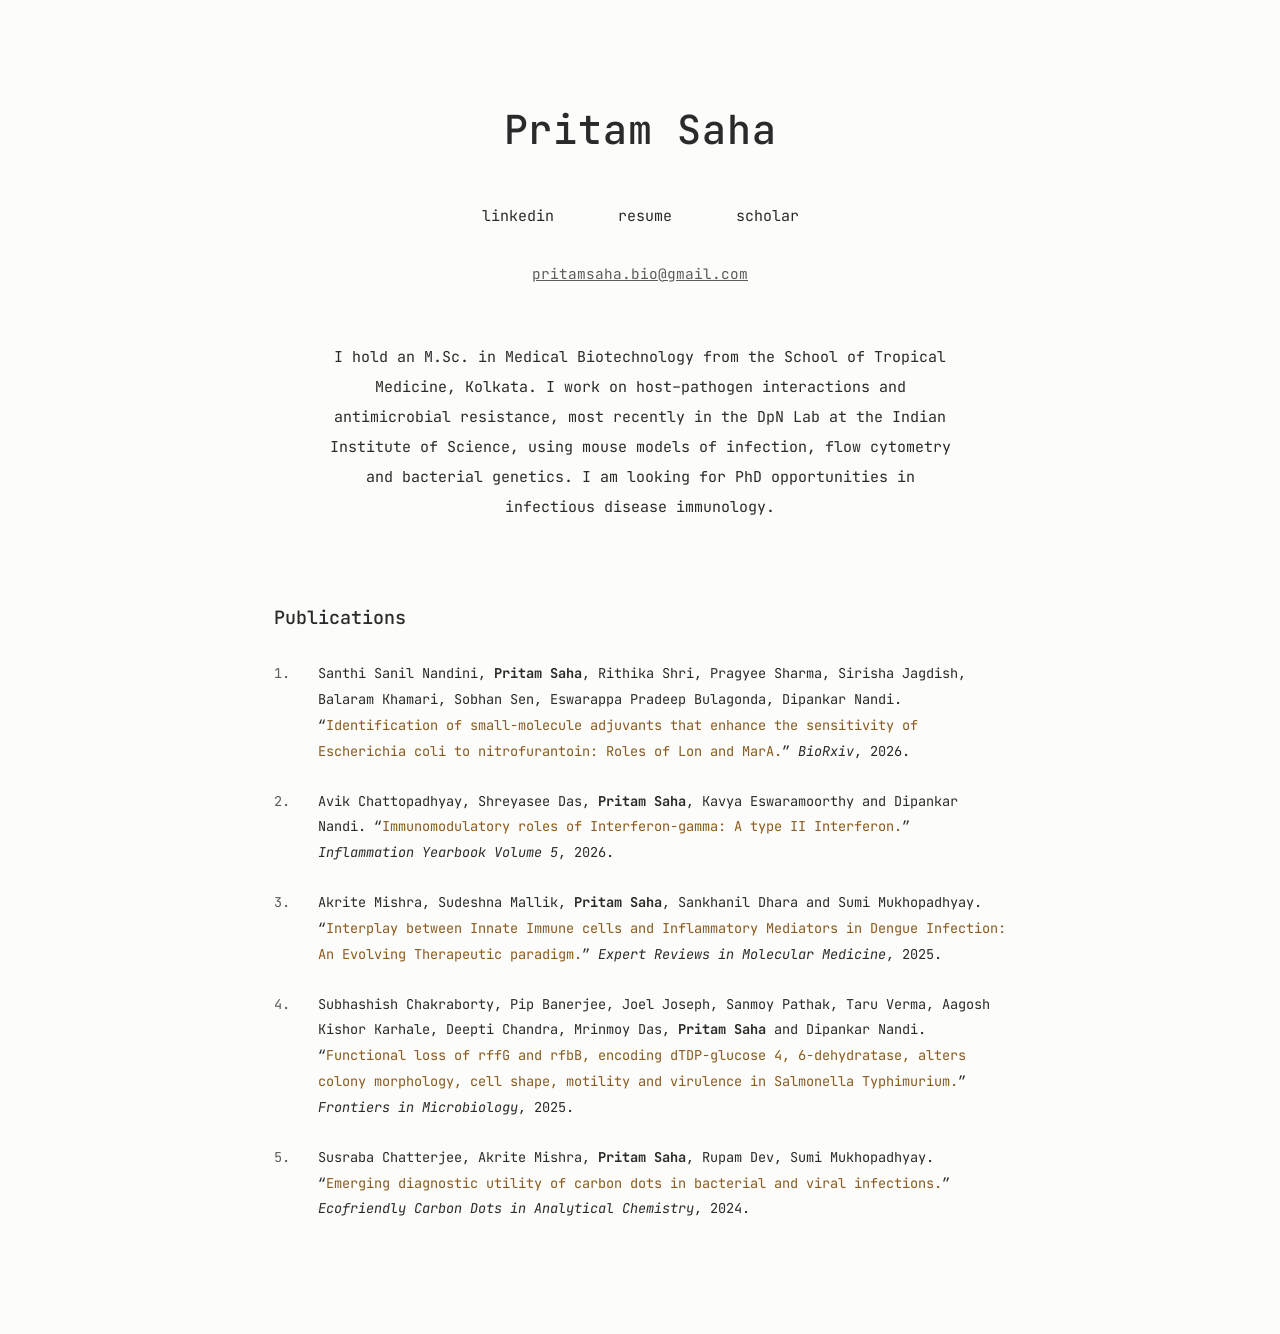
==== commit e2e6f9af: "Add landing page and move resume to resume.html" ====
--- a/index.html
+++ b/index.html
@@ -1,102 +1,47 @@
 <!doctype html>
 <html lang="en">
   <head>
-    <meta charset="UTF-8" />
-    <meta name="viewport" content="width=device-width, initial-scale=1.0" />
-    <title>Resume | Pritam Saha - nature miscommunications</title>
+    <meta charset="utf-8" />
+    <meta name="viewport" content="width=device-width, initial-scale=1" />
+    <meta name="color-scheme" content="light" />
+    <meta name="theme-color" content="#fcfcfa" />
+    <title>Pritam Saha</title>
     <meta
       name="description"
-      content="Discover Pritam Saha's academic trajectory, research methodologies, and publications in infectious disease immunology."
+      content="Pritam Saha is an M.Sc. graduate in Medical Biotechnology working on infectious disease immunology and antimicrobial resistance, and is seeking PhD opportunities. Resume, publications and contact."
     />
     <meta name="author" content="Pritam Saha" />
-    <meta name="robots" content="index, follow" />
-    <meta name="theme-color" content="#ffffff" />
     <link rel="canonical" href="https://pritamsaha.co.in/" />
 
-    <meta property="og:title" content="Pritam Saha - Academic Resume" />
+    <meta property="og:type" content="website" />
+    <meta property="og:site_name" content="Pritam Saha" />
+    <meta property="og:title" content="Pritam Saha" />
     <meta
       property="og:description"
-      content="Discover Pritam Saha's academic trajectory, research methodologies, and publications"
-    />
-    <meta property="og:type" content="profile" />
-    <meta property="profile:first_name" content="Pritam" />
-    <meta property="profile:last_name" content="Saha" />
+      content="Pritam Saha is an M.Sc. graduate in Medical Biotechnology working on infectious disease immunology and antimicrobial resistance, and is seeking PhD opportunities. Resume, publications and contact."
+    />
     <meta property="og:url" content="https://pritamsaha.co.in/" />
-    <meta property="og:site_name" content="nature miscommunications" />
     <meta
       property="og:image"
-      content="https://pritamsaha.co.in/assets/og-resume.png"
-    />
+      content="https://pritamsaha.co.in/assets/og-home.png"
+    />
+    <meta property="og:image:width" content="1200" />
+    <meta property="og:image:height" content="630" />
     <meta
       property="og:image:alt"
-      content="Pritam Saha - Academic Resume, styled as a journal article"
-    />
-
+      content="Pritam Saha. Links: LinkedIn, Resume, Scholar."
+    />
     <meta name="twitter:card" content="summary_large_image" />
-    <meta name="twitter:title" content="Pritam Saha - Academic Resume" />
+    <meta name="twitter:title" content="Pritam Saha" />
     <meta
       name="twitter:description"
-      content="Discover Pritam Saha's academic trajectory, research methodologies, and publications"
+      content="Pritam Saha is an M.Sc. graduate in Medical Biotechnology working on infectious disease immunology and antimicrobial resistance, and is seeking PhD opportunities. Resume, publications and contact."
     />
     <meta
       name="twitter:image"
-      content="https://pritamsaha.co.in/assets/og-resume.png"
-    />
-    <meta
-      name="twitter:image:alt"
-      content="Pritam Saha - Academic Resume, styled as a journal article"
-    />
-
-    <meta name="citation_title" content="A facultative mutualist" />
-    <meta name="citation_author" content="Saha, Pritam" />
-    <meta
-      name="citation_author_orcid"
-      content="https://orcid.org/0009-0005-5139-8965"
-    />
-    <meta name="citation_publication_date" content="2026/08/15" />
-    <meta name="citation_online_date" content="2026/08/15" />
-    <meta name="citation_journal_title" content="nature miscommunications" />
-    <meta name="citation_language" content="en" />
-    <meta
-      name="citation_keywords"
-      content="antimicrobial resistance; Salmonella Typhimurium; Escherichia coli; flow cytometry; immunology; infectious disease"
-    />
-    <meta
-      name="citation_abstract_html_url"
-      content="https://pritamsaha.co.in/"
-    />
-    <meta
-      name="citation_pdf_url"
-      content="https://pritamsaha.co.in/assets/download.pdf"
-    />
-    <meta
-      name="citation_reference"
-      content="citation_title=Identification of small-molecule adjuvants that enhance the sensitivity of Escherichia coli to nitrofurantoin: Roles of Lon and MarA; citation_journal_title=BioRxiv; citation_publication_date=2026; citation_doi=10.64898/2026.01.18.700157"
-    />
-    <meta
-      name="citation_reference"
-      content="citation_title=Immunomodulatory roles of Interferon-gamma: A type II Interferon; citation_journal_title=Inflammation Yearbook Volume 5; citation_publication_date=2026"
-    />
-    <meta
-      name="citation_reference"
-      content="citation_title=Interplay between Innate Immune cells and Inflammatory Mediators in Dengue Infection: An Evolving Therapeutic paradigm; citation_journal_title=Expert Reviews in Molecular Medicine; citation_publication_date=2025; citation_doi=10.1017/erm.2025.10021"
-    />
-    <meta
-      name="citation_reference"
-      content="citation_title=Functional loss of rffG and rfbB, encoding dTDP-glucose 4, 6-dehydratase, alters colony morphology, cell shape, motility and virulence in Salmonella Typhimurium; citation_journal_title=Frontiers in Microbiology; citation_publication_date=2025; citation_doi=10.3389/fmicb.2025.1572117"
-    />
-    <meta
-      name="citation_reference"
-      content="citation_title=Emerging diagnostic utility of carbon dots in bacterial and viral infections; citation_journal_title=Ecofriendly Carbon Dots in Analytical Chemistry; citation_publication_date=2024; citation_doi=10.1016/bs.coac.2024.08.002"
-    />
-
-    <link rel="preconnect" href="https://fonts.googleapis.com" />
-    <link rel="preconnect" href="https://fonts.gstatic.com" crossorigin />
-    <link
-      href="https://fonts.googleapis.com/css2?family=Merriweather:wght@300;400;700&family=PT+Serif:ital,wght@0,400;0,700;1,400&display=swap"
-      rel="stylesheet"
-    />
-    <link rel="stylesheet" href="resume.css" />
+      content="https://pritamsaha.co.in/assets/og-home.png"
+    />
+
     <link
       rel="icon"
       type="image/png"
@@ -119,1371 +64,257 @@
     <script type="application/ld+json">
       {
         "@context": "https://schema.org",
-        "@type": "ProfilePage",
-        "name": "Pritam Saha - Academic Resume",
+        "@type": "Person",
+        "name": "Pritam Saha",
         "url": "https://pritamsaha.co.in/",
-        "datePublished": "2026-08-15",
-        "inLanguage": "en",
-        "mainEntity": {
-          "@type": "Person",
-          "name": "Pritam Saha",
-          "url": "https://pritamsaha.co.in",
-          "sameAs": [
-            "https://github.com/pritawwm",
-            "https://www.researchgate.net/profile/Pritam-Saha-29",
-            "https://scholar.google.com/citations?user=B1CHgdEAAAAJ&hl=en",
-            "https://orcid.org/0009-0005-5139-8965",
-            "https://www.linkedin.com/in/pritam-saha-41b2b21b9",
-            "https://x.com/pritawwm",
-            "https://www.instagram.com/pritawwm"
-          ],
-          "alumniOf": [
-            {
-              "@type": "EducationalOrganization",
-              "name": "Kalyani Mahavidyalaya"
-            },
-            {
-              "@type": "EducationalOrganization",
-              "name": "School of Tropical Medicine, Kolkata"
-            }
-          ],
-          "knowsAbout": [
-            "Immunology",
-            "Antimicrobial resistance",
-            "Flow cytometry",
-            "Infectious disease",
-            "Bioinformatics"
-          ]
-        }
+        "description": "Pritam Saha is an M.Sc. graduate in Medical Biotechnology working on infectious disease immunology and antimicrobial resistance, and is seeking PhD opportunities. Resume, publications and contact.",
+        "knowsAbout": [
+          "Infectious disease immunology",
+          "Antimicrobial resistance",
+          "Salmonella Typhimurium",
+          "Flow cytometry"
+        ],
+        "sameAs": [
+          "https://www.linkedin.com/in/pritam-saha-41b2b21b9",
+          "https://scholar.google.com/citations?user=B1CHgdEAAAAJ&hl=en"
+        ]
       }
     </script>
 
-    <script src="resume.js" defer></script>
+    <link rel="preconnect" href="https://fonts.googleapis.com" />
+    <link rel="preconnect" href="https://fonts.gstatic.com" crossorigin />
+    <link
+      href="https://fonts.googleapis.com/css2?family=JetBrains+Mono:wght@400;500;700&display=swap"
+      rel="stylesheet"
+    />
+    <style>
+      :root {
+        color-scheme: light;
+        --bg: #fcfcfa;
+        --text: #2a2a2a;
+        --muted: #5c5c5c;
+        --accent: #8a5a1e;
+      }
+      * {
+        box-sizing: border-box;
+      }
+      body {
+        margin: 0;
+        background: var(--bg);
+        color: var(--text);
+        font-family:
+          "JetBrains Mono", ui-monospace, SFMono-Regular, Menlo, Consolas,
+          "Liberation Mono", monospace;
+        font-size: 15px;
+        line-height: 1.7;
+      }
+      a {
+        color: inherit;
+      }
+      a:focus-visible {
+        outline: 2px solid var(--accent);
+        outline-offset: 4px;
+      }
+      .wrap {
+        max-width: 780px;
+        margin: 0 auto;
+        padding: 96px 24px 88px;
+      }
+      h1 {
+        margin: 0 0 40px;
+        font-size: 2.5rem;
+        font-weight: 500;
+        letter-spacing: 0.02em;
+        text-align: center;
+      }
+      .links {
+        display: flex;
+        flex-wrap: wrap;
+        justify-content: center;
+        gap: 12px 64px;
+        margin-bottom: 32px;
+      }
+      .links a {
+        text-decoration: none;
+      }
+      .links a:hover {
+        text-decoration: underline;
+        text-underline-offset: 6px;
+      }
+      .email {
+        margin: 0 0 56px;
+        color: var(--muted);
+        font-size: 0.9rem;
+        text-align: center;
+      }
+      .bio {
+        max-width: 640px;
+        margin: 0 auto 80px;
+        line-height: 2;
+        text-align: center;
+      }
+      h2 {
+        margin: 0 0 28px;
+        font-size: 1.15rem;
+        font-weight: 500;
+      }
+      .pubs {
+        margin: 0;
+        padding: 0;
+        counter-reset: pub;
+        list-style: none;
+        font-size: 0.85rem;
+        line-height: 1.9;
+      }
+      .pubs li {
+        position: relative;
+        margin-bottom: 24px;
+        padding-left: 44px;
+        counter-increment: pub;
+      }
+      .pubs li::before {
+        content: counter(pub) ".";
+        position: absolute;
+        left: 0;
+        color: var(--muted);
+      }
+      .pubs b {
+        font-weight: 700;
+      }
+      .pubs a {
+        color: var(--accent);
+        text-decoration: none;
+      }
+      .pubs a:hover {
+        text-decoration: underline;
+        text-underline-offset: 3px;
+      }
+      @media (max-width: 560px) {
+        .wrap {
+          padding: 56px 20px 56px;
+        }
+        h1 {
+          margin-bottom: 28px;
+          font-size: 1.9rem;
+        }
+        .links {
+          gap: 10px 36px;
+        }
+        .email {
+          margin-bottom: 40px;
+          overflow-wrap: anywhere;
+        }
+        .bio {
+          margin-bottom: 56px;
+          line-height: 1.9;
+          text-align: left;
+        }
+        .pubs li {
+          padding-left: 32px;
+        }
+      }
+    </style>
   </head>
-
-  <body class="resume-page" id="top">
-    <a class="skip-link" href="#main-content">Skip to main content</a>
-    <div
-      class="reading-progress"
-      id="reading-progress"
-      aria-hidden="true"
-    ></div>
-
-    <header class="resume-header">
-      <div class="header-content">
-        <a class="brand" href="https://pritamsaha.co.in"
-          >nature miscommunications</a
+  <body>
+    <main class="wrap">
+      <h1>Pritam Saha</h1>
+
+      <nav class="links" aria-label="Profiles">
+        <a
+          href="https://www.linkedin.com/in/pritam-saha-41b2b21b9"
+          target="_blank"
+          rel="me noopener noreferrer"
+          >linkedin</a
         >
-        <button
-          type="button"
-          class="theme-toggle"
-          id="theme-toggle"
-          aria-label="Dark mode"
-          aria-pressed="false"
+        <a href="resume.html">resume</a>
+        <a
+          href="https://scholar.google.com/citations?user=B1CHgdEAAAAJ&hl=en"
+          target="_blank"
+          rel="me noopener noreferrer"
+          >scholar</a
         >
-          <svg
-            class="ts-icon ts-sun"
-            width="16"
-            height="16"
-            viewBox="0 0 24 24"
-            fill="none"
-            stroke="currentColor"
-            stroke-width="2"
-            stroke-linecap="round"
-            aria-hidden="true"
-            focusable="false"
-          >
-            <circle cx="12" cy="12" r="4" />
-            <path
-              d="M12 2v2M12 20v2M4.9 4.9l1.4 1.4M17.7 17.7l1.4 1.4M2 12h2M20 12h2M4.9 19.1l1.4-1.4M17.7 6.3l1.4-1.4"
-            />
-          </svg>
-          <svg
-            class="ts-icon ts-moon"
-            width="16"
-            height="16"
-            viewBox="0 0 24 24"
-            fill="none"
-            stroke="currentColor"
-            stroke-width="2"
-            stroke-linecap="round"
-            stroke-linejoin="round"
-            aria-hidden="true"
-            focusable="false"
-          >
-            <path d="M21 12.8A9 9 0 1 1 11.2 3a7 7 0 0 0 9.8 9.8z" />
-          </svg>
-          <span class="ts-thumb" aria-hidden="true"></span>
-        </button>
-      </div>
-    </header>
-
-    <div class="sticky-article-bar" id="sticky-bar">
-      <div class="sticky-bar-content">
-        <span class="sticky-title">A facultative mutualist</span>
-        <a
-          href="assets/download.pdf"
-          download="download.pdf"
-          class="btn-download-small"
-          aria-label="Download PDF of Pritam Saha's academic resume"
+      </nav>
+
+      <p class="email">
+        <a data-mail-user="pritamsaha.bio" data-mail-domain="gmail.com"
+          >pritamsaha.bio [at] gmail [dot] com</a
         >
-          Download PDF
-          <svg
-            class="icon-download"
-            width="16"
-            height="16"
-            viewBox="0 0 24 24"
-            fill="currentColor"
-            aria-hidden="true"
-            focusable="false"
-          >
-            <path
-              d="M19 19v2H5v-2h14zm-7-2.414L6.293 10.88l1.414-1.414L11 12.758V2h2v10.758l3.293-3.292 1.414 1.414L12 16.586z"
-            />
-          </svg>
-        </a>
-      </div>
-    </div>
-
-    <div class="mobile-sticky-wrapper">
-      <a
-        href="assets/download.pdf"
-        download="download.pdf"
-        class="btn-download btn-download-mobile"
-        aria-label="Download PDF of Pritam Saha's academic resume"
-      >
-        <span>Download PDF</span>
-        <svg
-          class="icon-download"
-          width="18"
-          height="18"
-          viewBox="0 0 24 24"
-          fill="currentColor"
-          aria-hidden="true"
-          focusable="false"
-        >
-          <path
-            d="M19 19v2H5v-2h14zm-7-2.414L6.293 10.88l1.414-1.414L11 12.758V2h2v10.758l3.293-3.292 1.414 1.414L12 16.586z"
-          />
-        </svg>
-      </a>
-    </div>
-
-    <main class="resume-main" id="main-content" tabindex="-1">
-      <article class="content-left">
-        <div class="article-meta">
-          Review Article <span class="sep" aria-hidden="true">|</span>
-          <button type="button" class="meta-oa" data-dialog="oaPopup">
-            Open access
-          </button>
-          <span class="meta-date"
-            >Published: <time datetime="2026-08-15">15 August 2026</time></span
-          >
-        </div>
-
-        <h1 class="article-title">A facultative mutualist</h1>
-
-        <div class="authors">
-          <a
-            href="https://www.researchgate.net/profile/Pritam-Saha-29"
-            target="_blank"
-            rel="noopener noreferrer"
-            >Pritam Saha</a
-          >
-          <sup class="envelope-sup">
-            <a
-              class="author-email"
-              data-mail-user="pritawwm"
-              data-mail-domain="gmail.com"
-              aria-label="Email the corresponding author"
-            >
-              <svg
-                width="18"
-                height="18"
-                viewBox="0 0 24 24"
-                fill="none"
-                stroke="currentColor"
-                stroke-width="1.5"
-                stroke-linecap="round"
-                stroke-linejoin="round"
-                aria-hidden="true"
-                focusable="false"
-              >
-                <path
-                  d="M4 4h16c1.1 0 2 .9 2 2v12c0 1.1-.9 2-2 2H4c-1.1 0-2-.9-2-2V6c0-1.1.9-2 2-2z"
-                ></path>
-                <polyline points="22,6 12,13 2,6"></polyline>
-              </svg>
-            </a>
-          </sup>
-        </div>
-
-        <div class="journal-info">
-          <button type="button" class="link-button" data-dialog="journalPopup">
-            <i>nature miscommunications</i>
-          </button>
-          <span class="sep" aria-hidden="true">|</span>
-          <button type="button" class="link-button" data-dialog="citePopup">
-            Cite this article
-          </button>
-        </div>
-
-        <div class="metrics">
-          <strong data-count="1729">1729</strong> Accesses
-          <span class="sep" aria-hidden="true">|</span>
-          <strong data-count="67">67</strong> Citations
-          <span class="sep" aria-hidden="true">|</span>
-          <strong data-count="2">2</strong> Altmetric
-          <span class="sep" aria-hidden="true">|</span>
-          <button type="button" class="link-button" data-dialog="metricsPopup">
-            Metrics
-          </button>
-        </div>
-
-        <section
-          id="abstract"
-          class="content-section"
-          aria-labelledby="h-abstract"
-        >
-          <h2 id="h-abstract">Abstract</h2>
-          <p>
-            This review summarizes the academic foundation and research
-            trajectory of Pritam Saha. Foundational studies culminated in a
-            B.Sc. in Microbiology from Kalyani Mahavidyalaya, followed by an
-            M.Sc. in Medical Biotechnology from the School of Tropical Medicine,
-            Kolkata. Methodological expertise includes multicolour flow
-            cytometry, cell culture, and <i>in vivo</i> murine model handling.
-            Integrating these multidisciplinary approaches has driven
-            significant contributions to infectious disease research. The author
-            is currently seeking PhD opportunities in infectious disease
-            immunology.
-          </p>
-          <p class="keywords">
-            <strong>Keywords:</strong> antimicrobial resistance;
-            <i>Salmonella</i> Typhimurium; <i>Escherichia coli</i>; flow
-            cytometry; immunology; infectious disease
-          </p>
-        </section>
-
-        <section
-          id="introduction"
-          class="content-section"
-          aria-labelledby="h-intro"
-        >
-          <h2 id="h-intro">Introduction</h2>
-          <p>
-            Modern infectious disease research requires a deep understanding of
-            how pathogens attack and how the immune system defends. This
-            document outlines the progression of the author whose academic and
-            practical training bridges these critical domains. Initial
-            theoretical coursework provided advanced proficiency in immunology,
-            recombinant DNA technology, and biochemistry.
-          </p>
-          <p>
-            Transitioning into applied research at the DpN Lab within the
-            Department of Biochemistry at IISc, the author engaged in several
-            key projects. Primary methodologies involved deciphering immune cell
-            dynamics in mouse models of infection, utilizing both virulent and
-            attenuated strains of <i>Salmonella</i>
-            Typhimurium to model sepsis. Additional characterization involved
-            investigating the functional loss of
-            <i>rffG</i> and <i>rfbB</i> genes and their subsequent effects on
-            bacterial morphology and virulence.
-          </p>
-          <p>
-            Most recently, the author's research focus has involved combating
-            antimicrobial resistance through the identification of
-            small-molecule adjuvants designed to enhance
-            <i>Escherichia coli</i> sensitivity to nitrofurantoin, with specific
-            emphasis on the Lon and MarA pathways. This foundational overview
-            contextualizes the author's technical repertoire, spanning molecular
-            biology, primary cell isolation, and bioinformatics, and establishes
-            a framework for ongoing contributions to the fields of molecular
-            biology and immunogenetics.
-          </p>
-        </section>
-
-        <section
-          id="results"
-          class="content-section"
-          aria-labelledby="h-results"
-        >
-          <h2 id="h-results">Results</h2>
-          <p>
-            Professional research output encompasses significant contributions
-            to the understanding of antimicrobial sensitivity mechanisms in
-            <i>E. coli</i
-            ><sup
-              ><a href="#ref-1" class="citation-link" aria-label="Reference 1"
-                >1</a
-              ></sup
-            >, interferon-gamma immunomodulation<sup
-              ><a href="#ref-2" class="citation-link" aria-label="Reference 2"
-                >2</a
-              ></sup
-            >, and the evolving therapeutic paradigms of Dengue infection<sup
-              ><a href="#ref-3" class="citation-link" aria-label="Reference 3"
-                >3</a
-              ></sup
-            >. Furthermore, empirical observations detailing the alteration of
-            colony morphology and virulence in <i>Salmonella</i> Typhimurium<sup
-              ><a href="#ref-4" class="citation-link" aria-label="Reference 4"
-                >4</a
-              ></sup
-            >
-            and the diagnostic utility of carbon dots<sup
-              ><a href="#ref-5" class="citation-link" aria-label="Reference 5"
-                >5</a
-              ></sup
-            >
-            have been successfully documented and published. Output by year is
-            summarized in
-            <a href="#fig-1" class="citation-link">Fig. 1</a>.
-          </p>
-
-          <figure id="fig-1">
-            <div class="fig-frame">
-              <button
-                type="button"
-                class="fig-expand"
-                aria-haspopup="dialog"
-                aria-label="Expand Fig. 1 in a full-size viewer"
-              >
-                <svg
-                  width="18"
-                  height="18"
-                  viewBox="0 0 24 24"
-                  fill="none"
-                  stroke="currentColor"
-                  stroke-width="2"
-                  stroke-linecap="round"
-                  stroke-linejoin="round"
-                  aria-hidden="true"
-                  focusable="false"
-                >
-                  <polyline points="15 3 21 3 21 9" />
-                  <polyline points="9 21 3 21 3 15" />
-                  <line x1="21" y1="3" x2="14" y2="10" />
-                  <line x1="3" y1="21" x2="10" y2="14" />
-                </svg>
-              </button>
-              <svg
-                class="fig-svg"
-                viewBox="0 0 480 260"
-                role="group"
-                aria-label="Stacked bar chart of publications per year: one in 2024, two in 2025, two in 2026"
-              >
-                <line class="fig-grid" x1="50" y1="140" x2="440" y2="140" />
-                <line class="fig-grid" x1="50" y1="70" x2="440" y2="70" />
-                <line class="fig-axis" x1="50" y1="210" x2="440" y2="210" />
-                <line class="fig-axis" x1="50" y1="40" x2="50" y2="210" />
-                <text class="fig-text" x="42" y="214" text-anchor="end">0</text>
-                <text class="fig-text" x="42" y="144" text-anchor="end">1</text>
-                <text class="fig-text" x="42" y="74" text-anchor="end">2</text>
-
-                <rect class="fig-bar" x="130" y="10" width="12" height="12" />
-                <text class="fig-text" x="148" y="20">Papers and chapters</text>
-                <rect
-                  class="fig-bar-preprint"
-                  x="290"
-                  y="10"
-                  width="12"
-                  height="12"
-                />
-                <text class="fig-text" x="308" y="20">Preprints</text>
-
-                <g
-                  class="fig-bar-group"
-                  tabindex="0"
-                  role="img"
-                  aria-label="2024: 1 paper (a book chapter), 0 preprints. Caffeine: about 240 cups of ginger tea."
-                  data-year="2024"
-                  data-papers="1"
-                  data-preprints="0"
-                  data-caffeine="≈240 cups of ginger tea"
-                >
-                  <rect class="fig-bar" x="90" y="140" width="80" height="70" />
-                  <text
-                    class="fig-text fig-total"
-                    x="130"
-                    y="132"
-                    text-anchor="middle"
-                  >
-                    1
-                  </text>
-                </g>
-                <g
-                  class="fig-bar-group"
-                  tabindex="0"
-                  role="img"
-                  aria-label="2025: 2 papers, 0 preprints. Caffeine: about 410 cups of ginger tea."
-                  data-year="2025"
-                  data-papers="2"
-                  data-preprints="0"
-                  data-caffeine="≈410 cups of ginger tea"
-                >
-                  <rect
-                    class="fig-bar"
-                    x="200"
-                    y="70"
-                    width="80"
-                    height="140"
-                  />
-                  <text
-                    class="fig-text fig-total"
-                    x="240"
-                    y="62"
-                    text-anchor="middle"
-                  >
-                    2
-                  </text>
-                </g>
-                <g
-                  class="fig-bar-group"
-                  tabindex="0"
-                  role="img"
-                  aria-label="2026 to date: 1 paper (a book chapter), 1 preprint. Caffeine: about 365 cups, still counting."
-                  data-year="2026 (to date)"
-                  data-papers="1"
-                  data-preprints="1"
-                  data-caffeine="≈365 cups (still counting)"
-                >
-                  <rect
-                    class="fig-bar"
-                    x="310"
-                    y="140"
-                    width="80"
-                    height="70"
-                  />
-                  <rect
-                    class="fig-bar-preprint"
-                    x="310"
-                    y="70"
-                    width="80"
-                    height="70"
-                  />
-                  <text
-                    class="fig-text fig-total"
-                    x="350"
-                    y="62"
-                    text-anchor="middle"
-                  >
-                    2
-                  </text>
-                </g>
-
-                <text class="fig-text" x="130" y="232" text-anchor="middle">
-                  2024
-                </text>
-                <text class="fig-text" x="240" y="232" text-anchor="middle">
-                  2025
-                </text>
-                <text class="fig-text" x="350" y="232" text-anchor="middle">
-                  2026
-                </text>
-                <text
-                  class="fig-text"
-                  x="14"
-                  y="125"
-                  text-anchor="middle"
-                  transform="rotate(-90 14 125)"
-                >
-                  Publications (n)
-                </text>
-              </svg>
-            </div>
-            <figcaption>
-              <strong>Fig. 1: Publication output.</strong> Papers (including
-              book chapters) and preprints by year, 2026 to date. Hover over or
-              focus a bar for the breakdown, or click the figure to expand it.
-              Data are mean ± existential dread (n = 1).
-            </figcaption>
-          </figure>
-        </section>
-
-        <section
-          id="discussion"
-          class="content-section"
-          aria-labelledby="h-discussion"
-        >
-          <h2 id="h-discussion">Discussion and Conclusions</h2>
-          <p>
-            These cumulative experiences indicate a robust academic trajectory
-            characterized by active participation in the broader scientific
-            discourse, evidenced by the author's role on the local organizing
-            committee for Immunocon '24, an international immunology conference
-            hosting 700 attendees at IISc. Prior scientific engagement included
-            membership at the Birla Industrial and Technological Museum (BITM)
-            Kolkata Biotechnology Lab. The continual development of a digital
-            portfolio indicates a strong commitment to open-access science
-            communication.
-          </p>
-        </section>
-
-        <section
-          id="methods"
-          class="content-section"
-          aria-labelledby="h-methods"
-        >
-          <h2 id="h-methods">Materials &amp; Methods</h2>
-          <p>
-            <b>Model Organisms &amp; Cell Culture:</b> Experimental
-            <i>in vivo</i> protocols utilized C57BL/6 murine models.
-            <i>In vitro</i> assays were performed using established bacterial
-            and animal tissue culture techniques, encompassing primary cell
-            isolation and continuous cell line maintenance.
-          </p>
-          <p>
-            <b>Molecular &amp; Cellular Assays:</b> Cellular characterization
-            was achieved via multicolour flow cytometry, total and differential
-            blood counts, and compound light microscopy. Molecular
-            quantification and extraction were conducted using qRT-PCR, ELISA,
-            gel electrophoresis, and RNA extraction methodologies.
-          </p>
-          <p>
-            <b>Computational Analysis:</b> Bioinformatics pipelines were
-            developed and executed utilizing Python and R programming languages,
-            integrating BLAST and Multiple Sequence Alignment algorithms for
-            genomic data interpretation.
-          </p>
-        </section>
-
-        <section id="data" class="content-section" aria-labelledby="h-data">
-          <h2 id="h-data">Data availability</h2>
-          <p>
-            Comprehensive digital documentation of this author's portfolio,
-            independent projects, and codebase is publicly hosted at
-            <a
-              href="https://pritamsaha.co.in"
-              target="_blank"
-              rel="noopener noreferrer"
-              >https://pritamsaha.co.in</a
-            >
-            and maintained at
-            <a
-              href="https://github.com/pritawwm"
-              target="_blank"
-              rel="noopener noreferrer"
-              >https://github.com/pritawwm</a
-            >.
-          </p>
-        </section>
-
-        <section
-          id="references"
-          class="content-section"
-          aria-labelledby="h-references"
-        >
-          <h2 id="h-references">References</h2>
-          <ol class="reference-list">
-            <li id="ref-1">
-              <span class="ref-authors"
-                >Santhi Sanil Nandini, <b>Pritam Saha</b>, Rithika Shri, Pragyee
-                Sharma, Sirisha Jagdish, Balaram Khamari, Sobhan Sen, Eswarappa
-                Pradeep Bulagonda, Dipankar Nandi</span
-              >.
-              <span class="ref-title"
-                >Identification of small-molecule adjuvants that enhance the
-                sensitivity of Escherichia coli to nitrofurantoin: Roles of Lon
-                and MarA</span
-              >. <i class="ref-venue">BioRxiv</i> (<span class="ref-year"
-                >2026</span
-              >).
-              <div class="ref-links">
-                <a
-                  href="https://doi.org/10.64898/2026.01.18.700157"
-                  target="_blank"
-                  rel="noopener noreferrer"
-                  >Article</a
-                >
-                <a
-                  href="https://scholar.google.com/scholar?q=Identification%20of%20small-molecule%20adjuvants%20that%20enhance%20the%20sensitivity%20of%20Escherichia%20coli%20to%20nitrofurantoin%3A%20Roles%20of%20Lon%20and%20MarA"
-                  target="_blank"
-                  rel="noopener noreferrer"
-                  >Google Scholar</a
-                >
-              </div>
-            </li>
-            <li id="ref-2">
-              <span class="ref-authors"
-                >Avik Chattopadhyay, Shreyasee Das, <b>Pritam Saha</b>, Kavya
-                Eswaramoorthy and Dipankar Nandi</span
-              >.
-              <span class="ref-title"
-                >Immunomodulatory roles of Interferon-gamma: A type II
-                Interferon</span
-              >. <i class="ref-venue">Inflammation Yearbook Volume 5</i> (<span
-                class="ref-year"
-                >2026</span
-              >).
-              <div class="ref-links">
-                <a
-                  href="https://chanrebookshop.com/book/inflammation-volume-5-1f9abf"
-                  target="_blank"
-                  rel="noopener noreferrer"
-                  >Article</a
-                >
-              </div>
-            </li>
-            <li id="ref-3">
-              <span class="ref-authors"
-                >Akrite Mishra, Sudeshna Mallik, <b>Pritam Saha</b>, Sankhanil
-                Dhara and Sumi Mukhopadhyay</span
-              >.
-              <span class="ref-title"
-                >Interplay between Innate Immune cells and Inflammatory
-                Mediators in Dengue Infection: An Evolving Therapeutic
-                paradigm</span
-              >.
-              <i class="ref-venue">Expert Reviews in Molecular Medicine</i>
-              (<span class="ref-year">2025</span>).
-              <div class="ref-links">
-                <a
-                  href="https://doi.org/10.1017/erm.2025.10021"
-                  target="_blank"
-                  rel="noopener noreferrer"
-                  >Article</a
-                >
-                <a
-                  href="https://pubmed.ncbi.nlm.nih.gov/?term=10.1017%2Ferm.2025.10021"
-                  target="_blank"
-                  rel="noopener noreferrer"
-                  >PubMed</a
-                >
-                <a
-                  href="https://scholar.google.com/scholar?q=Interplay%20between%20Innate%20Immune%20cells%20and%20Inflammatory%20Mediators%20in%20Dengue%20Infection%3A%20An%20Evolving%20Therapeutic%20paradigm"
-                  target="_blank"
-                  rel="noopener noreferrer"
-                  >Google Scholar</a
-                >
-              </div>
-            </li>
-            <li id="ref-4">
-              <span class="ref-authors"
-                >Subhashish Chakraborty, Pip Banerjee, Joel Joseph, Sanmoy
-                Pathak, Taru Verma, Aagosh Kishor Karhale, Deepti Chandra,
-                Mrinmoy Das, <b>Pritam Saha</b> and Dipankar Nandi</span
-              >.
-              <span class="ref-title"
-                >Functional loss of rffG and rfbB, encoding dTDP-glucose 4,
-                6-dehydratase, alters colony morphology, cell shape, motility
-                and virulence in Salmonella Typhimurium</span
-              >. <i class="ref-venue">Frontiers in Microbiology</i> (<span
-                class="ref-year"
-                >2025</span
-              >).
-              <div class="ref-links">
-                <a
-                  href="https://doi.org/10.3389/fmicb.2025.1572117"
-                  target="_blank"
-                  rel="noopener noreferrer"
-                  >Article</a
-                >
-                <a
-                  href="https://pubmed.ncbi.nlm.nih.gov/?term=10.3389%2Ffmicb.2025.1572117"
-                  target="_blank"
-                  rel="noopener noreferrer"
-                  >PubMed</a
-                >
-                <a
-                  href="https://scholar.google.com/scholar?q=Functional%20loss%20of%20rffG%20and%20rfbB%2C%20encoding%20dTDP-glucose%204%2C%206-dehydratase%2C%20alters%20colony%20morphology%2C%20cell%20shape%2C%20motility%20and%20virulence%20in%20Salmonella%20Typhimurium"
-                  target="_blank"
-                  rel="noopener noreferrer"
-                  >Google Scholar</a
-                >
-              </div>
-            </li>
-            <li id="ref-5">
-              <span class="ref-authors"
-                >Susraba Chatterjee, Akrite Mishra, <b>Pritam Saha</b>, Rupam
-                Dev, Sumi Mukhopadhyay</span
-              >.
-              <span class="ref-title"
-                >Emerging diagnostic utility of carbon dots in bacterial and
-                viral infections</span
-              >.
-              <i class="ref-venue"
-                >Ecofriendly Carbon Dots in Analytical Chemistry</i
-              >
-              (<span class="ref-year">2024</span>).
-              <div class="ref-links">
-                <a
-                  href="https://doi.org/10.1016/bs.coac.2024.08.002"
-                  target="_blank"
-                  rel="noopener noreferrer"
-                  >Article</a
-                >
-                <a
-                  href="https://scholar.google.com/scholar?q=Emerging%20diagnostic%20utility%20of%20carbon%20dots%20in%20bacterial%20and%20viral%20infections"
-                  target="_blank"
-                  rel="noopener noreferrer"
-                  >Google Scholar</a
-                >
-              </div>
-            </li>
-          </ol>
-        </section>
-
-        <section
-          id="acknowledgements"
-          class="content-section"
-          aria-labelledby="h-ack"
-        >
-          <h2 id="h-ack">Acknowledgements</h2>
-          <p>
-            Sincere gratitude is extended to Prof. Dipankar Nandi and the
-            members of the DpN Lab at the Department of Biochemistry, Indian
-            Institute of Science, Bengaluru, for providing essential
-            infrastructural and intellectual support during the project
-            assistantship and master's thesis periods. Deep appreciation is also
-            extended to Dr. Sumi Mukhopadhyay and her lab members for their
-            guidance. Foundational academic training was supported by the
-            faculties of Kalyani Mahavidyalaya and the School of Tropical
-            Medicine, Kolkata.
-          </p>
-        </section>
-
-        <section
-          id="funding"
-          class="content-section"
-          aria-labelledby="h-funding"
-        >
-          <h2 id="h-funding">Funding</h2>
-          <p>
-            This work was supported by the Government of West Bengal through the
-            Swami Vivekananda Merit-Cum-Means Scholarship (2017&ndash;2024).
-          </p>
-        </section>
-
-        <section
-          id="contributions"
-          class="content-section"
-          aria-labelledby="h-contrib"
-        >
-          <h2 id="h-contrib">Author contributions</h2>
-          <p>
-            P.S. conceived the study, performed all experiments, analysed the
-            data, wrote the manuscript and made the tea. Contributions to the
-            co-authored publications cited above are described in the respective
-            articles.
-          </p>
-        </section>
-
-        <section id="ethics" class="content-section" aria-labelledby="h-ethics">
-          <h2 id="h-ethics">Ethics Declaration</h2>
-          <p>
-            All murine handling, pathogenic infections, and primary cell
-            isolation procedures utilizing the C57BL/6 model organism were
-            executed in strict adherence to institutional animal ethics
-            guidelines and standard biosafety protocols at the Indian Institute
-            of Science.
-          </p>
-        </section>
-
-        <section
-          id="competing"
-          class="content-section"
-          aria-labelledby="h-competing"
-        >
-          <h2 id="h-competing">Competing interests</h2>
-          <p>
-            The author declares no competing financial interests. Non-financial
-            interests include competitive speedcubing (3x3 Rubik's Cube, average
-            solve time &lt;30s on a good day) and strategic participation in
-            analytical sports including chess, badminton, and cricket.
-          </p>
-        </section>
-
-        <section
-          id="supplementary"
-          class="content-section"
-          aria-labelledby="h-supp"
-        >
-          <h2 id="h-supp">Supplementary Information</h2>
-          <p>
-            <b>Theoretical Coursework:</b> The author has completed coursework
-            encompassing Inorganic and Physical Chemistry, alongside
-            comprehensive biological courses including Recombinant DNA
-            Technology, Immunogenetics, Gene-based Diagnosis and Therapy,
-            Medical Microbiology, and Instrumentation &amp; Bio-techniques.
-          </p>
-          <div class="table-wrap" id="table-1">
-            <table>
-              <caption>
-                <strong>Table 1: Technical repertoire.</strong>
-                Techniques used across the author's projects.
-              </caption>
-              <thead>
-                <tr>
-                  <th scope="col">Category</th>
-                  <th scope="col">Techniques</th>
-                </tr>
-              </thead>
-              <tbody>
-                <tr>
-                  <th scope="row">Animal &amp; cell work</th>
-                  <td>
-                    C57BL/6 murine models; primary cell isolation; continuous
-                    cell line maintenance; bacterial culture
-                  </td>
-                </tr>
-                <tr>
-                  <th scope="row">Cellular analysis</th>
-                  <td>
-                    Multicolour flow cytometry; total and differential blood
-                    counts; compound light microscopy
-                  </td>
-                </tr>
-                <tr>
-                  <th scope="row">Molecular biology</th>
-                  <td>qRT-PCR; ELISA; gel electrophoresis; RNA extraction</td>
-                </tr>
-                <tr>
-                  <th scope="row">Computational</th>
-                  <td>Python; R; BLAST; Multiple Sequence Alignment</td>
-                </tr>
-              </tbody>
-            </table>
-          </div>
-        </section>
-
-        <section
-          id="peer-review"
-          class="content-section"
-          aria-labelledby="h-peer"
-        >
-          <h2 id="h-peer">Peer review</h2>
-          <p>
-            <b>Peer review information:</b>
-            <i>nature miscommunications</i> thanks Reviewer 2 for their
-            comments, which were mostly "please repeat the experiment". A peer
-            review file is not available because Reviewer 2 is still typing.
-          </p>
-        </section>
-
-        <section id="rights" class="content-section" aria-labelledby="h-rights">
-          <h2 id="h-rights">Rights and permissions</h2>
-          <p>
-            <b>Open Access.</b> &copy; Pritam Saha 2026. This article is
-            licensed under a
-            <a
-              href="https://creativecommons.org/licenses/by/4.0/"
-              target="_blank"
-              rel="noopener noreferrer"
-              >Creative Commons Attribution 4.0 International License</a
-            >, which permits use, sharing, adaptation, distribution and
-            reproduction in any medium or format, as long as you give
-            appropriate credit to the original author and the source.
-          </p>
-          <p>
-            <b>Reprints.</b> To request a reprint or ask about permissions
-            beyond this license, email the corresponding author at
-            <a
-              data-mail-user="pritawwm"
-              data-mail-domain="gmail.com"
-              data-mail-text="true"
-              >(enable JavaScript to view address)</a
-            >, or
-            <a href="assets/download.pdf" download="download.pdf"
-              >download the PDF</a
-            >.
-          </p>
-          <p>
-            <button type="button" class="link-button" data-dialog="citePopup">
-              Cite this article
-            </button>
-          </p>
-        </section>
-
-        <section
-          id="further-reading"
-          class="content-section"
-          aria-labelledby="h-further"
-        >
-          <h2 id="h-further">Further reading</h2>
-          <ul class="related-list">
-            <li>
-              <span class="related-source">Indian Institute of Science</span>
-              <a
-                class="related-title"
-                href="https://kernel.iisc.ac.in/immunology-from-a-global-lens/#:~:text=Pritam%20Saha%20has%20a%20similar%20story%20to%20share."
-                target="_blank"
-                rel="noopener noreferrer"
-                >Immunology From a Global Lens - KERNEL</a
-              >
-              <p class="related-snippet">
-                Pritam Saha has a similar story to share. As an MSc in Medical
-                Biotechnology student at the School of Tropical Medicine,
-                Kolkata, Pritam was inspired by ...
-              </p>
-            </li>
-            <li>
-              <span class="related-source">The Cytokine Society</span>
-              <a
-                class="related-title"
-                href="https://signals.cytokinesociety.org/2024/01/27/global-immunocourse/"
-                target="_blank"
-                rel="noopener noreferrer"
-                >ICIS Council Member Carla Rothlin Takes the Global ...</a
-              >
-              <p class="related-snippet">
-                Global ImmunoCourse is designed to introduce the fundamentals of
-                immunology in an engaging manner and foster a global community
-                of passionate ...
-              </p>
-            </li>
-            <li>
-              <span class="related-source">The Cytokine Society</span>
-              <a
-                class="related-title"
-                href="https://signals.cytokinesociety.org/wp-content/uploads/sites/6/2024/02/Book-Inaugural-Global-Immunocourse.pdf#page=15"
-                target="_blank"
-                rel="noopener noreferrer"
-                >Inaugural Global Immunocourse</a
-              >
-              <p class="related-snippet">
-                The Global ImmunoCourse was designed to provide a comprehensive
-                introduction to the foundational knowledge of immunology.
-              </p>
-            </li>
-            <li>
-              <span class="related-source">X (iiscbangalore)</span>
-              <a
-                class="related-title"
-                href="https://x.com/iiscbangalore/status/1848601687889760286"
-                target="_blank"
-                rel="noopener noreferrer"
-                >IISc Bangalore</a
-              >
-              <p class="related-snippet">
-                Last week, IISc hosted #IMMUNOCON-2024, the 51st annual meeting
-                of the Indian Immunology Society (IIS)
-              </p>
-            </li>
-            <li>
-              <span class="related-source">LinkedIn (Dipankar Nandi)</span>
-              <a
-                class="related-title"
-                href="https://www.linkedin.com/posts/dipankar-nandi-060b422a3_immunocon-2024-starts-on-17-october-2024-activity-7250051701527699456-piuc"
-                target="_blank"
-                rel="noopener noreferrer"
-                >Dipankar Nandi's Post</a
-              >
-              <p class="related-snippet">
-                IMMUNOCON-2024 starts on 17 October 2024 in the JN Tata
-                auditorium, IISc - only a few days left. Note there is a
-                Continuing Medical ...
-              </p>
-            </li>
-          </ul>
-        </section>
-
-        <div id="page-end" aria-hidden="true"></div>
-      </article>
-
-      <aside class="sidebar-right" aria-label="Article navigation">
-        <a
-          href="assets/download.pdf"
-          download="download.pdf"
-          class="btn-download btn-download-desktop"
-          aria-label="Download PDF of Pritam Saha's academic resume"
-        >
-          <span>Download PDF</span>
-          <svg
-            class="icon-download"
-            width="18"
-            height="18"
-            viewBox="0 0 24 24"
-            fill="currentColor"
-            aria-hidden="true"
-            focusable="false"
-          >
-            <path
-              d="M19 19v2H5v-2h14zm-7-2.414L6.293 10.88l1.414-1.414L11 12.758V2h2v10.758l3.293-3.292 1.414 1.414L12 16.586z"
-            />
-          </svg>
-        </a>
-
-        <div>
-          <div class="tabs-header" role="tablist" aria-label="Article sidebar">
-            <button
-              type="button"
-              role="tab"
-              id="tab-btn-sections"
-              class="tab-btn"
-              aria-selected="true"
-              aria-controls="panel-sections"
-            >
-              Sections
-            </button>
-            <button
-              type="button"
-              role="tab"
-              id="tab-btn-figures"
-              class="tab-btn"
-              aria-selected="false"
-              aria-controls="panel-figures"
-              tabindex="-1"
-            >
-              Figures
-            </button>
-            <button
-              type="button"
-              role="tab"
-              id="tab-btn-references"
-              class="tab-btn"
-              aria-selected="false"
-              aria-controls="panel-references"
-              tabindex="-1"
-            >
-              References
-            </button>
-          </div>
-
-          <div class="tabs-content-area">
-            <div
-              role="tabpanel"
-              id="panel-sections"
-              class="tab-pane"
-              aria-labelledby="tab-btn-sections"
-            >
-              <nav aria-label="Sections">
-                <ul id="sections-list"></ul>
-              </nav>
-            </div>
-
-            <div
-              role="tabpanel"
-              id="panel-figures"
-              class="tab-pane"
-              aria-labelledby="tab-btn-figures"
-              hidden
-            >
-              <ul class="sidebar-figures">
-                <li>
-                  <p class="sidebar-fig-title">Fig. 1: Publication output.</p>
-                  <div
-                    class="sidebar-fig-thumb"
-                    id="sidebar-fig-thumb"
-                    data-fig-open
-                  ></div>
-                  <div class="sidebar-fig-links">
-                    <a href="#fig-1">View in article</a>
-                    <button type="button" class="link-button" data-fig-open>
-                      Full size image &rsaquo;
-                    </button>
-                  </div>
-                </li>
-                <li>
-                  <p class="sidebar-fig-title">
-                    Table 1: Technical repertoire.
-                  </p>
-                  <div class="sidebar-fig-links">
-                    <a href="#table-1">View in article</a>
-                  </div>
-                </li>
-              </ul>
-            </div>
-
-            <div
-              role="tabpanel"
-              id="panel-references"
-              class="tab-pane"
-              aria-labelledby="tab-btn-references"
-              hidden
-            >
-              <ol class="sidebar-ref-list" id="sidebar-refs"></ol>
-            </div>
-          </div>
-        </div>
-      </aside>
+      </p>
+
+      <p class="bio">
+        I hold an M.Sc. in Medical Biotechnology from the School of Tropical
+        Medicine, Kolkata. I work on host–pathogen interactions and
+        antimicrobial resistance, most recently in the DpN Lab at the Indian
+        Institute of Science, using mouse models of infection, flow cytometry
+        and bacterial genetics. I am looking for PhD opportunities in infectious
+        disease immunology.
+      </p>
+
+      <h2>Publications</h2>
+      <ol class="pubs">
+        <li>
+          Santhi Sanil Nandini, <b>Pritam Saha</b>, Rithika Shri, Pragyee
+          Sharma, Sirisha Jagdish, Balaram Khamari, Sobhan Sen, Eswarappa
+          Pradeep Bulagonda, Dipankar Nandi. “<a
+            href="https://doi.org/10.64898/2026.01.18.700157"
+            target="_blank"
+            rel="noopener noreferrer"
+            >Identification of small-molecule adjuvants that enhance the
+            sensitivity of Escherichia coli to nitrofurantoin: Roles of Lon and
+            MarA.</a
+          >” <i>BioRxiv</i>, 2026.
+        </li>
+        <li>
+          Avik Chattopadhyay, Shreyasee Das, <b>Pritam Saha</b>, Kavya
+          Eswaramoorthy and Dipankar Nandi. “<a
+            href="https://chanrebookshop.com/book/inflammation-volume-5-1f9abf"
+            target="_blank"
+            rel="noopener noreferrer"
+            >Immunomodulatory roles of Interferon-gamma: A type II
+            Interferon.</a
+          >” <i>Inflammation Yearbook Volume 5</i>, 2026.
+        </li>
+        <li>
+          Akrite Mishra, Sudeshna Mallik, <b>Pritam Saha</b>, Sankhanil Dhara
+          and Sumi Mukhopadhyay. “<a
+            href="https://doi.org/10.1017/erm.2025.10021"
+            target="_blank"
+            rel="noopener noreferrer"
+            >Interplay between Innate Immune cells and Inflammatory Mediators in
+            Dengue Infection: An Evolving Therapeutic paradigm.</a
+          >” <i>Expert Reviews in Molecular Medicine</i>, 2025.
+        </li>
+        <li>
+          Subhashish Chakraborty, Pip Banerjee, Joel Joseph, Sanmoy Pathak, Taru
+          Verma, Aagosh Kishor Karhale, Deepti Chandra, Mrinmoy Das,
+          <b>Pritam Saha</b> and Dipankar Nandi. “<a
+            href="https://doi.org/10.3389/fmicb.2025.1572117"
+            target="_blank"
+            rel="noopener noreferrer"
+            >Functional loss of rffG and rfbB, encoding dTDP-glucose 4,
+            6-dehydratase, alters colony morphology, cell shape, motility and
+            virulence in Salmonella Typhimurium.</a
+          >” <i>Frontiers in Microbiology</i>, 2025.
+        </li>
+        <li>
+          Susraba Chatterjee, Akrite Mishra, <b>Pritam Saha</b>, Rupam Dev, Sumi
+          Mukhopadhyay. “<a
+            href="https://doi.org/10.1016/bs.coac.2024.08.002"
+            target="_blank"
+            rel="noopener noreferrer"
+            >Emerging diagnostic utility of carbon dots in bacterial and viral
+            infections.</a
+          >” <i>Ecofriendly Carbon Dots in Analytical Chemistry</i>, 2024.
+        </li>
+      </ol>
     </main>
 
-    <footer class="site-footer">
-      <div class="footer-content">
-        <div class="footer-grid">
-          <nav aria-labelledby="footer-profiles">
-            <h2 id="footer-profiles">Research profiles</h2>
-            <ul>
-              <li>
-                <a
-                  href="https://scholar.google.com/citations?user=B1CHgdEAAAAJ&amp;hl=en"
-                  target="_blank"
-                  rel="me noopener noreferrer"
-                  >Google Scholar</a
-                >
-              </li>
-              <li>
-                <a
-                  href="https://orcid.org/0009-0005-5139-8965"
-                  target="_blank"
-                  rel="me noopener noreferrer"
-                  >ORCID</a
-                >
-              </li>
-              <li>
-                <a
-                  href="https://www.researchgate.net/profile/Pritam-Saha-29"
-                  target="_blank"
-                  rel="me noopener noreferrer"
-                  >ResearchGate</a
-                >
-              </li>
-              <li>
-                <a
-                  href="https://github.com/pritawwm"
-                  target="_blank"
-                  rel="me noopener noreferrer"
-                  >GitHub</a
-                >
-              </li>
-            </ul>
-          </nav>
-          <nav aria-labelledby="footer-connect">
-            <h2 id="footer-connect">Connect</h2>
-            <ul>
-              <li>
-                <a
-                  href="https://www.linkedin.com/in/pritam-saha-41b2b21b9"
-                  target="_blank"
-                  rel="me noopener noreferrer"
-                  >LinkedIn</a
-                >
-              </li>
-              <li>
-                <a
-                  href="https://x.com/pritawwm"
-                  target="_blank"
-                  rel="me noopener noreferrer"
-                  >X (Twitter)</a
-                >
-              </li>
-              <li>
-                <a
-                  href="https://www.instagram.com/pritawwm"
-                  target="_blank"
-                  rel="me noopener noreferrer"
-                  >Instagram</a
-                >
-              </li>
-              <li>
-                <a data-mail-user="pritawwm" data-mail-domain="gmail.com"
-                  >Contact</a
-                >
-              </li>
-            </ul>
-          </nav>
-          <nav aria-labelledby="footer-article">
-            <h2 id="footer-article">This article</h2>
-            <ul>
-              <li>
-                <button
-                  type="button"
-                  class="link-button"
-                  data-dialog="citePopup"
-                >
-                  Cite this article
-                </button>
-              </li>
-              <li><a href="#data">Data availability</a></li>
-              <li><a href="#rights">Rights and permissions</a></li>
-              <li><a href="#further-reading">Further reading</a></li>
-            </ul>
-          </nav>
-          <nav aria-labelledby="footer-about">
-            <h2 id="footer-about">About</h2>
-            <ul>
-              <li>
-                <a href="https://pritamsaha.co.in">Previous portfolio site</a>
-              </li>
-              <li>
-                <button
-                  type="button"
-                  class="link-button"
-                  data-dialog="journalPopup"
-                >
-                  About the journal
-                </button>
-              </li>
-              <li>
-                <button type="button" class="link-button" data-dialog="oaPopup">
-                  Open access policy
-                </button>
-              </li>
-              <li>
-                <button
-                  type="button"
-                  class="link-button"
-                  data-dialog="metricsPopup"
-                >
-                  Article metrics
-                </button>
-              </li>
-            </ul>
-          </nav>
-        </div>
-        <div class="footer-base">
-          <p class="footer-notice">
-            <strong>Satire notice:</strong> This website is a satirical personal
-            portfolio. It is not affiliated with, endorsed by, or connected to
-            Springer Nature Limited or the journal <i>Nature Communications</i>.
-            All trademarks belong to their respective owners.
-          </p>
-          <div class="footer-brand-row">
-            <div>
-              <p class="footer-wordmark">nature miscommunications</p>
-              <p class="footer-copy">&copy; 2026 Pritam Saha</p>
-            </div>
-            <a class="footer-top" href="#top">Back to top</a>
-          </div>
-        </div>
-      </div>
-    </footer>
-
-    <dialog id="oaPopup" class="modern-popup" aria-labelledby="oaTitle">
-      <div class="popup-content">
-        <h2 class="popup-title" id="oaTitle">Open Access Policy</h2>
-        <p>All underlying code for this portfolio are shared freely.</p>
-        <div class="popup-actions">
-          <button type="button" class="btn-cancel btn-close-popup">
-            Close
-          </button>
-          <a
-            href="https://github.com/pritawwm"
-            target="_blank"
-            rel="noopener noreferrer"
-            class="btn-confirm-download"
-            >View GitHub Repo</a
-          >
-        </div>
-      </div>
-    </dialog>
-
-    <dialog
-      id="journalPopup"
-      class="modern-popup"
-      aria-labelledby="journalTitle"
-    >
-      <div class="popup-content">
-        <h2 class="popup-title" id="journalTitle">About the Journal</h2>
-        <p>
-          <i>nature miscommunications</i> is a highly specialized, single-author
-          journal dedicated entirely to documenting the career progression, and
-          laboratory blunders of Pritam Saha.
-        </p>
-        <div class="popup-actions">
-          <button type="button" class="btn-cancel btn-close-popup">
-            Close
-          </button>
-          <a
-            class="btn-confirm-download"
-            data-mail-user="pritawwm"
-            data-mail-domain="gmail.com"
-            >Contact the Editor</a
-          >
-        </div>
-      </div>
-    </dialog>
-
-    <dialog
-      id="citePopup"
-      class="modern-popup modern-popup-wide"
-      aria-labelledby="citeTitle"
-    >
-      <div class="popup-content">
-        <h2 class="popup-title" id="citeTitle">Cite this article</h2>
-        <p>Use the formats below to share this researcher's profile:</p>
-
-        <strong>APA:</strong>
-        <div class="citation-box" data-label="APA">
-          Saha, P. (2026). A facultative mutualist.
-          <i>nature miscommunications</i>.
-        </div>
-
-        <strong>MLA:</strong>
-        <div class="citation-box" data-label="MLA">
-          Saha, Pritam. "A facultative mutualist."
-          <i>nature miscommunications</i>, 15 Aug. 2026.
-        </div>
-
-        <div class="popup-actions">
-          <button type="button" class="btn-cancel btn-close-popup">
-            Close
-          </button>
-          <button type="button" id="btn-copy-cite" class="btn-confirm-download">
-            Copy to Clipboard
-          </button>
-        </div>
-      </div>
-    </dialog>
-
-    <dialog
-      id="metricsPopup"
-      class="modern-popup"
-      aria-labelledby="metricsTitle"
-    >
-      <div class="popup-content">
-        <h2 class="popup-title" id="metricsTitle">Article Metrics</h2>
-        <ul class="metrics-list">
-          <li>
-            <strong>172</strong> cups of ginger tea consumed during Master's
-            Thesis
-          </li>
-          <li>
-            <strong>34</strong> sleepless nights spent optimizing flow cytometry
-            gating strategies
-          </li>
-          <li>
-            <strong>0</strong> times an experiment worked perfectly on the first
-            attempt
-          </li>
-        </ul>
-        <p class="popup-note">
-          All metrics on this page, including accesses, citations and Altmetric,
-          are satirical and not real analytics.
-        </p>
-        <div class="popup-actions">
-          <button type="button" class="btn-cancel btn-close-popup">
-            Close
-          </button>
-        </div>
-      </div>
-    </dialog>
-
-    <dialog
-      id="figureViewer"
-      class="modern-popup modern-popup-figure"
-      aria-labelledby="figViewerTitle"
-    >
-      <div class="popup-content">
-        <h2 class="popup-title" id="figViewerTitle">
-          Fig. 1: Publication output
-        </h2>
-        <div class="fig-frame fig-frame-large" id="fig-viewer-body"></div>
-        <ul class="fig-subcaptions">
-          <li>
-            <strong>a, 2024.</strong> One chapter, achieved entirely on spite
-            and ginger tea.
-          </li>
-          <li>
-            <strong>b, 2025.</strong> Two papers. Reviewer 2 was, for once,
-            merciful.
-          </li>
-          <li>
-            <strong>c, 2026.</strong> One chapter and one preprint, with the
-            year still in progress. Reviewer 2 is still typing.
-          </li>
-          <li>
-            <strong>Error bars</strong> omitted: the author's confidence
-            interval does not include sleep.
-          </li>
-        </ul>
-        <div class="popup-actions">
-          <button type="button" class="btn-cancel btn-close-popup">
-            Close
-          </button>
-        </div>
-      </div>
-    </dialog>
+    <script>
+      document.querySelectorAll("[data-mail-user]").forEach(function (a) {
+        var address = a.dataset.mailUser + "@" + a.dataset.mailDomain;
+        a.href = "mailto:" + address;
+        a.textContent = address;
+      });
+    </script>
   </body>
 </html>
